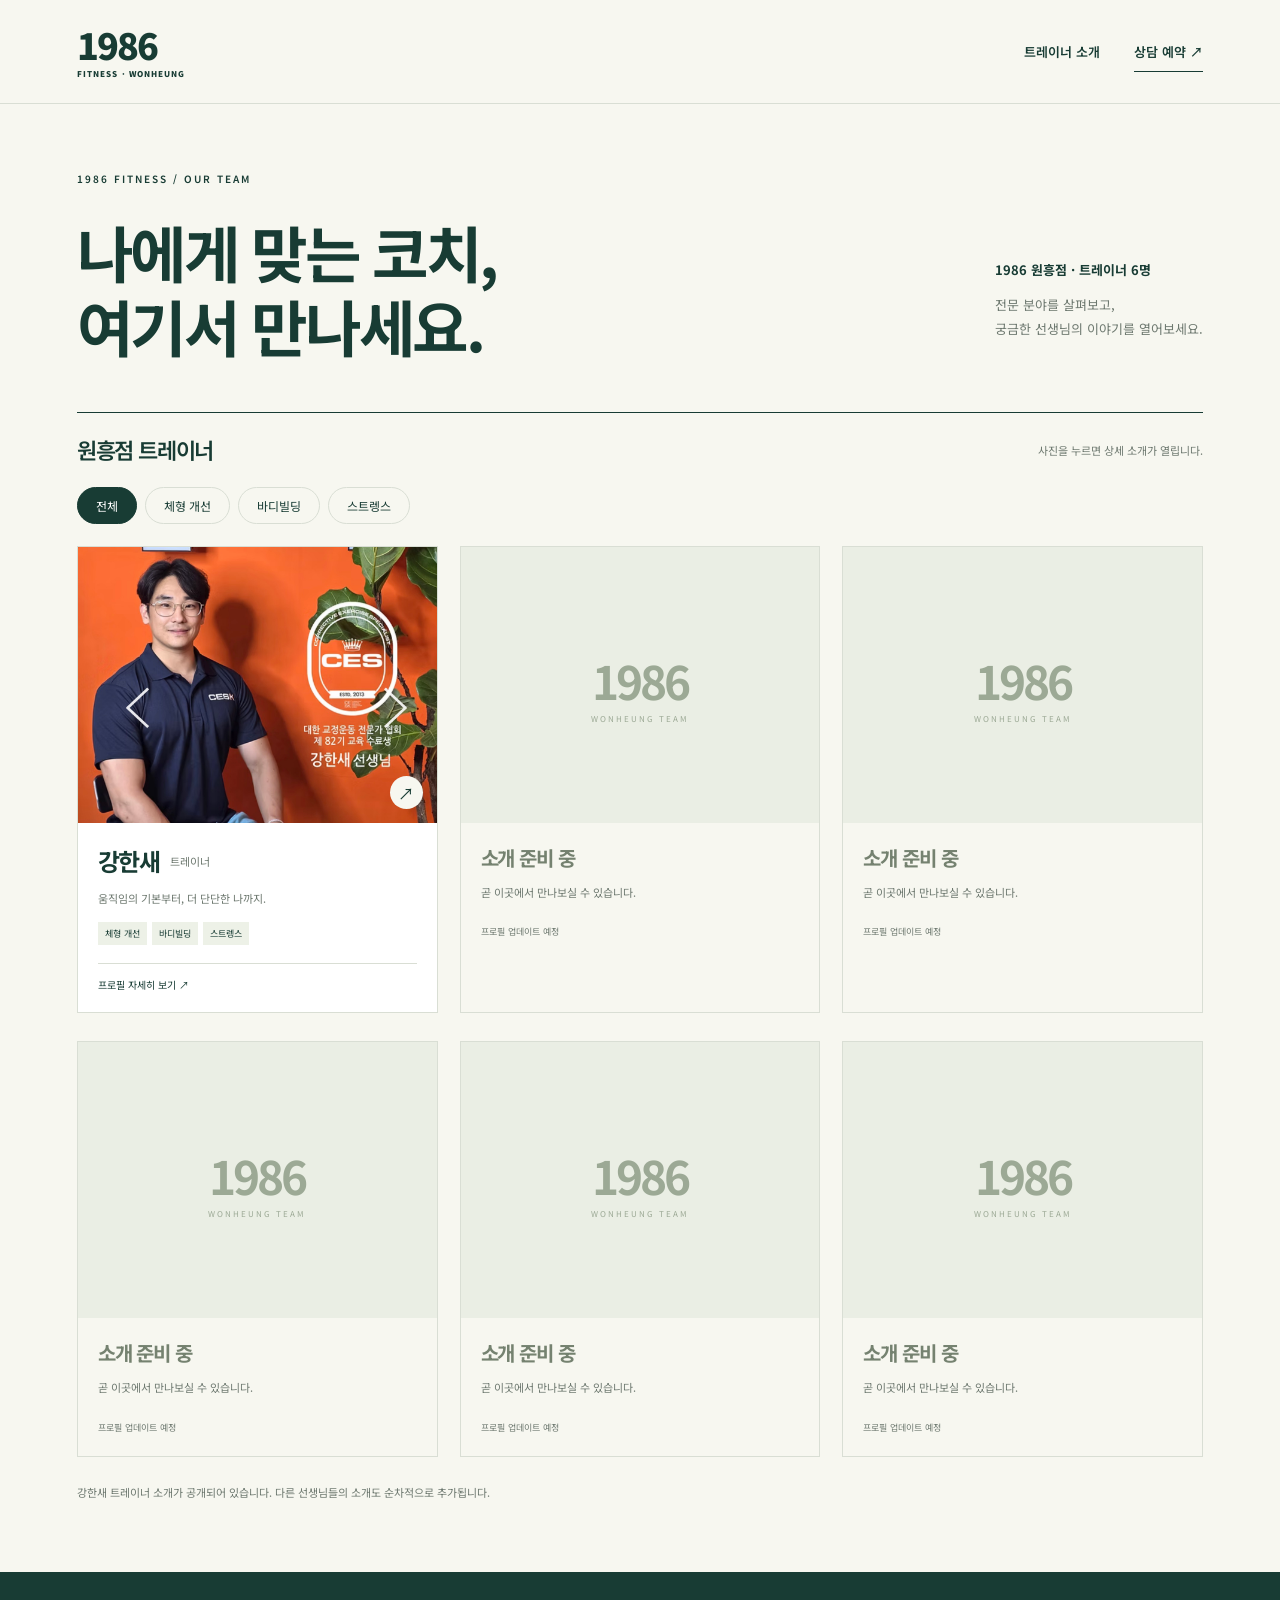
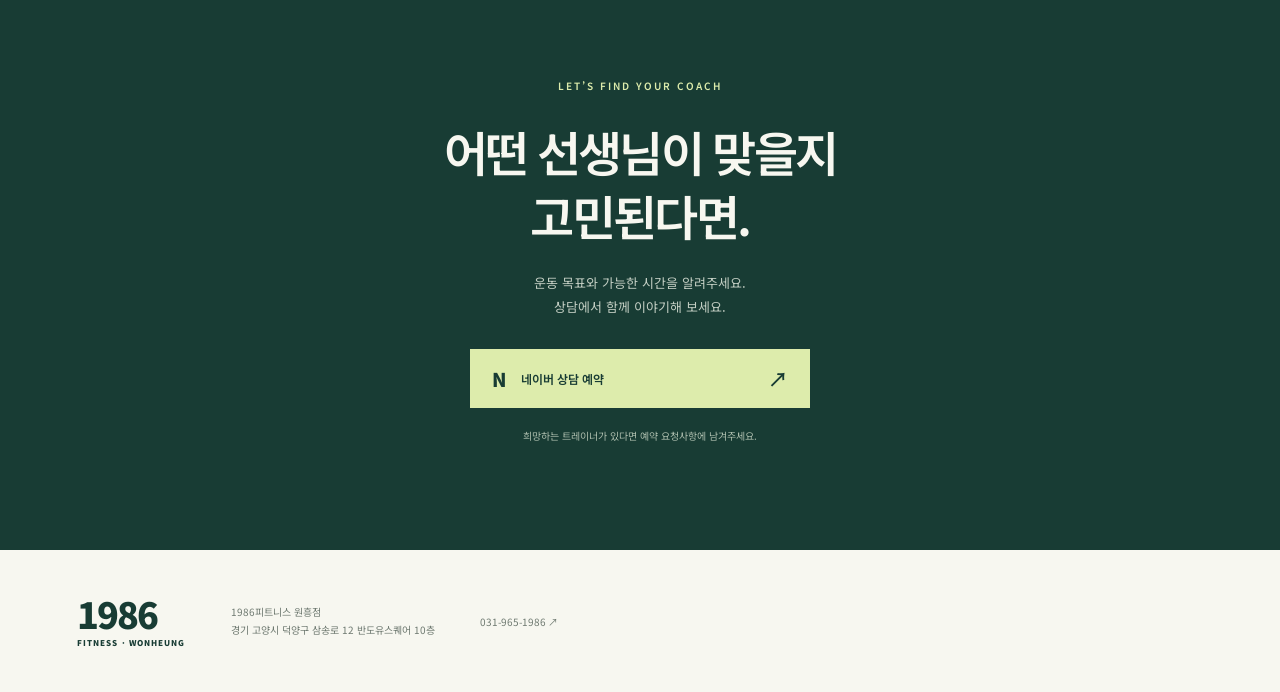
==== trainers/index.html @ b57b91c4 "Add Wonheung trainer directory and Hansae profile" ====
<!doctype html>
<html lang="ko"><head><meta charset="UTF-8"><meta name="viewport" content="width=device-width, initial-scale=1"><title>트레이너 소개 | 1986피트니스 원흥점</title><meta name="description" content="1986 원흥점 트레이너 소개. 전문 분야를 살펴보고 나에게 맞는 코치를 만나보세요."><link rel="stylesheet" href="styles.css"></head>
<body class="directory-page"><a class="skip" href="#team">본문으로 바로가기</a>
<header class="header"><a class="brand" href="index.html">1986<span>FITNESS · WONHEUNG</span></a><nav aria-label="주 메뉴"><a href="#team">트레이너 소개</a><a class="nav-book" data-booking>상담 예약 ↗</a></nav></header>
<main id="top"><section class="intro"><p class="eyebrow">1986 FITNESS / OUR TEAM</p><div class="intro-row"><h1>나에게 맞는 코치,<br>여기서 만나세요.</h1><div class="intro-note"><span>1986 원흥점 · 트레이너 6명</span><p>전문 분야를 살펴보고,<br>궁금한 선생님의 이야기를 열어보세요.</p></div></div></section>
<section id="team" class="team-directory"><div class="directory-heading"><h2>원흥점 트레이너</h2><span>사진을 누르면 상세 소개가 열립니다.</span></div>
<div class="team-filters" role="group" aria-label="전문 분야 선택"><button type="button" data-filter="all" aria-pressed="true">전체</button><button type="button" data-filter="alignment" aria-pressed="false">체형 개선</button><button type="button" data-filter="bodybuilding" aria-pressed="false">바디빌딩</button><button type="button" data-filter="strength" aria-pressed="false">스트렝스</button></div>
<div class="coach-grid"><a class="coach-card" href="hansae.html" data-specialties="alignment bodybuilding strength"><div class="coach-card-photo"><img src="assets/hansae-ces.jpeg" alt="오렌지색 배경의 강한새 트레이너 프로필" width="1260" height="922"><span>↗</span></div><div class="coach-card-copy"><div class="coach-card-name"><h3>강한새</h3><span>트레이너</span></div><p>움직임의 기본부터, 더 단단한 나까지.</p><div class="card-specialties"><span>체형 개선</span><span>바디빌딩</span><span>스트렝스</span></div><span class="card-detail">프로필 자세히 보기 ↗</span></div></a>
<article class="coach-card pending-card"><div class="pending-photo"><b>1986</b><small>WONHEUNG TEAM</small></div><div class="coach-card-copy"><h3>소개 준비 중</h3><p>곧 이곳에서 만나보실 수 있습니다.</p><small>프로필 업데이트 예정</small></div></article>
<article class="coach-card pending-card"><div class="pending-photo"><b>1986</b><small>WONHEUNG TEAM</small></div><div class="coach-card-copy"><h3>소개 준비 중</h3><p>곧 이곳에서 만나보실 수 있습니다.</p><small>프로필 업데이트 예정</small></div></article>
<article class="coach-card pending-card"><div class="pending-photo"><b>1986</b><small>WONHEUNG TEAM</small></div><div class="coach-card-copy"><h3>소개 준비 중</h3><p>곧 이곳에서 만나보실 수 있습니다.</p><small>프로필 업데이트 예정</small></div></article>
<article class="coach-card pending-card"><div class="pending-photo"><b>1986</b><small>WONHEUNG TEAM</small></div><div class="coach-card-copy"><h3>소개 준비 중</h3><p>곧 이곳에서 만나보실 수 있습니다.</p><small>프로필 업데이트 예정</small></div></article>
<article class="coach-card pending-card"><div class="pending-photo"><b>1986</b><small>WONHEUNG TEAM</small></div><div class="coach-card-copy"><h3>소개 준비 중</h3><p>곧 이곳에서 만나보실 수 있습니다.</p><small>프로필 업데이트 예정</small></div></article></div><p class="directory-status" role="status" aria-live="polite">강한새 트레이너 소개가 공개되어 있습니다. 다른 선생님들의 소개도 순차적으로 추가됩니다.</p></section>
<section id="booking" class="booking section-pad"><p class="eyebrow">LET’S FIND YOUR COACH</p><h2>어떤 선생님이 맞을지<br>고민된다면.</h2><p>운동 목표와 가능한 시간을 알려주세요.<br>상담에서 함께 이야기해 보세요.</p><a class="button" data-booking><span class="naver">N</span>네이버 상담 예약<span class="arrow">↗</span></a><small>희망하는 트레이너가 있다면 예약 요청사항에 남겨주세요.</small></section></main>
<footer><a class="brand" href="#top">1986<span>FITNESS · WONHEUNG</span></a><p>1986피트니스 원흥점<br>경기 고양시 덕양구 삼송로 12 반도유스퀘어 10층</p><a href="tel:0319651986">031-965-1986 ↗</a></footer>
<div class="mobile-book"><span>1986 원흥점 <strong>트레이너 상담</strong></span><a data-booking>네이버 예약 ↗</a></div><script src="script.js"></script></body></html>
---- trainers/styles.css ----
@import url('https://fonts.googleapis.com/css2?family=Noto+Sans+KR:wght@400;500;600;700;800;900&display=swap');
:root{--paper:#f7f7f0;--green:#183c34;--muted:#6e7970;--line:#d9ded4;--lime:#ddecac}*{box-sizing:border-box}html{scroll-behavior:smooth;scroll-padding-top:90px}body{margin:0;background:var(--paper);color:var(--green);font-family:'Noto Sans KR',sans-serif;word-break:keep-all}a{color:inherit;text-decoration:none;cursor:pointer}button,a{-webkit-tap-highlight-color:transparent}a:focus-visible{outline:3px solid #71993d;outline-offset:6px}img{display:block;width:100%;height:auto}p{line-height:1.85}h1,h2,h3,p{margin-top:0}h1,h2,h3{letter-spacing:-.055em}em{font-style:normal}header,main,footer{max-width:1600px;margin:auto}.header{height:104px;padding:0 6%;display:flex;align-items:center;justify-content:space-between;border-bottom:1px solid var(--line)}.brand{font-size:36px;font-weight:900;letter-spacing:-2px;line-height:1}.brand span{display:block;font-size:8px;letter-spacing:1.1px;margin-top:8px}nav{display:flex;align-items:center;gap:34px;font-size:13px;font-weight:600}.nav-book{border-bottom:1px solid;padding:10px 0}.nav-book span{margin-left:22px}.intro{padding:66px 6% 48px}.eyebrow{font-size:10px;font-weight:600;letter-spacing:2px;display:flex;gap:10px;align-items:center}.dot{width:7px;height:7px;border-radius:50%;background:var(--green)}.intro-row{display:flex;align-items:flex-end;justify-content:space-between;margin-top:26px}.intro h1{font-size:clamp(38px,4.8vw,72px);line-height:1.22;font-weight:700;margin:0}.intro-note{font-size:13px;padding-bottom:5px}.intro-note>span{font-weight:700}.intro-note p{color:var(--muted);margin:14px 0 18px}.intro-note a{display:flex;justify-content:space-between;font-size:11px;border-bottom:1px solid var(--line);padding-bottom:9px}.team{padding:0 6%}.team-rail{border-top:1px solid var(--green);display:flex;justify-content:space-between;padding:16px 0;font-size:9px;letter-spacing:1.5px}.trainer{display:grid;grid-template-columns:1.1fr 1fr;background:#e9ede2}.portrait{position:relative;background:#d0dadd;overflow:hidden}.portrait img{height:100%;object-fit:cover;object-position:center;min-height:600px}.image-label{position:absolute;left:25px;top:26px;font-size:10px;letter-spacing:2px;font-weight:700}.image-label i{display:block;font-size:7px;letter-spacing:1.4px;margin-top:7px;font-style:normal}.profile{padding:35px 11% 38px;display:flex;flex-direction:column;justify-content:center}.profile-top{display:flex;justify-content:space-between;align-items:center;font-size:10px;margin-bottom:42px}.number{font-size:31px;font-weight:400;color:#9fae99}.role{font-size:9px;letter-spacing:2px;margin-bottom:10px}.profile h2{font-size:48px;margin-bottom:24px;line-height:1.2}.profile h2 span{font-size:14px;font-weight:500;letter-spacing:-.5px;margin-left:8px}.profile-copy{font-size:20px;line-height:1.6;font-weight:600;letter-spacing:-.8px}.profile-copy em{color:#6e806a}.tags{display:flex;flex-wrap:wrap;gap:7px;margin-bottom:22px}.tags span{padding:7px 11px;border:1px solid #b9c5b2;border-radius:30px;font-size:10px}.description{font-size:12px;color:#63705f;margin-bottom:27px}.button{display:flex;align-items:center;gap:14px;min-height:57px;padding:15px 22px;background:var(--green);color:white;font-size:12px;font-weight:600;transition:background .2s,transform .2s}.button:hover{background:#2f5948;transform:translateY(-2px)}.naver{font-size:19px;font-weight:900}.arrow{margin-left:auto;font-size:20px}.booking-note{font-size:9px;color:var(--muted);margin:10px 0 28px}.text-link{font-size:10px;border-top:1px solid #ccd3c4;padding-top:18px;display:flex;justify-content:space-between}.section-pad{padding:105px 6%}.section-heading{display:flex;justify-content:space-between;align-items:flex-end;margin-bottom:42px}h2{font-size:38px;line-height:1.35;font-weight:600}.section-heading h2{margin:20px 0 0}.section-heading>p{color:var(--muted);font-size:12px}.focus-grid{display:grid;grid-template-columns:repeat(3,1fr);border-top:1px solid var(--green)}.focus-grid article{padding:28px 30px 0 0}.focus-grid article+article{padding-left:30px;border-left:1px solid var(--line)}.focus-no{font-size:9px;letter-spacing:1.5px}.line-icon{font-size:60px;line-height:1;width:90px;height:90px;margin:26px 0 14px;font-family:serif;font-weight:400}.focus-grid h3{font-size:23px;margin-bottom:15px}.focus-grid p{font-size:12px;color:var(--muted);margin:0}.credentials{background:#e9ede2;display:grid;grid-template-columns:1fr 1fr;gap:8%;align-items:center}.credential-photo img{aspect-ratio:1.08;object-fit:cover}.credential-text h2{margin:20px 0}.muted{font-size:12px;color:var(--muted)}ul{list-style:none;padding:0;margin:26px 0 0}li{padding:18px 0;border-top:1px solid #c5d0bd;display:grid;grid-template-columns:75px 1fr;gap:5px;font-size:11px}li>span{grid-row:span 2;color:var(--muted);font-size:10px}li strong{font-weight:600}li small{font-size:10px;color:var(--muted)}.story{display:grid;grid-template-columns:1fr 1fr;gap:8%;align-items:center;padding-left:12%;padding-right:12%}.story-text h2{font-size:44px;margin:25px 0}.story-text em{color:#829775}.story-text>p:not(.eyebrow){font-size:12px;color:var(--muted)}.stage-photo{position:relative;background:#111;max-height:550px;overflow:hidden}.stage-photo img{max-height:550px;object-fit:cover;object-position:center}.stage-photo>span{position:absolute;bottom:25px;left:25px;color:white;font-size:8px;letter-spacing:2px}.booking{text-align:center;background:var(--green);color:var(--paper)}.booking .eyebrow{justify-content:center;color:var(--lime)}.booking h2{font-size:48px;margin:23px 0}.booking p:not(.eyebrow){font-size:13px;color:#c3cec3}.booking .button{background:var(--lime);color:var(--green);max-width:340px;margin:30px auto 13px}.booking small{color:#acbdad;font-size:10px}footer{padding:45px 6%;display:flex;gap:45px;align-items:center}footer p,footer>a:not(.brand){font-size:10px;color:var(--muted);margin:0}footer small{font-size:8px;margin-left:auto;color:var(--muted)}.skip{position:fixed;top:-100px;left:20px;background:white;padding:15px;z-index:20}.skip:focus{top:10px}.mobile-book{display:none}
@media(min-width:1500px){.profile{padding-top:60px;padding-bottom:60px}.profile-top{margin-bottom:60px}}
@media(max-width:950px){.header{height:85px}.intro{padding-top:42px}.intro-note{font-size:11px}.profile{padding:25px 8%}.profile h2{font-size:38px}.profile-top{margin-bottom:25px}.portrait img{min-height:570px}.profile-copy{font-size:17px}.tags span{font-size:9px;padding:6px 8px}.section-pad{padding-top:75px;padding-bottom:75px}.credential-text h2{font-size:30px}footer{gap:25px;flex-wrap:wrap}}
@media(max-width:650px){html{scroll-padding-top:20px}.header{height:78px;padding:0 6%}.brand{font-size:31px}.brand span{font-size:7px}nav{gap:0}nav>a:not(.nav-book){display:none}.nav-book{font-size:11px}.intro{padding:38px 6% 28px}.eyebrow{font-size:8px;letter-spacing:1.4px}.intro-row{display:block;margin-top:23px}.intro h1{font-size:40px}.intro-note{margin-top:25px;display:flex;align-items:center;justify-content:space-between}.intro-note>span,.intro-note>a{display:none}.intro-note p{margin:0;font-size:12px}.team-rail{font-size:7px;padding:13px 0;letter-spacing:1px}.trainer{grid-template-columns:1fr}.portrait img{min-height:0;max-height:none;aspect-ratio:3011/3764;object-fit:contain}.image-label{left:20px;top:20px;font-size:9px}.profile{padding:27px 25px 30px}.profile-top{margin-bottom:20px}.profile h2{font-size:42px}.profile-copy{font-size:20px}.description{font-size:12px}.tags span{font-size:10px}.button{font-size:13px}.booking-note{font-size:10px}.section-pad{padding:62px 6%}.section-heading{display:block;margin-bottom:30px}.section-heading h2{font-size:31px}.section-heading>p{font-size:11px;margin-top:18px}.focus-grid{grid-template-columns:1fr}.focus-grid article,.focus-grid article+article{padding:22px 0;border-left:0;border-bottom:1px solid var(--line);display:grid;grid-template-columns:1fr 58px}.focus-no{grid-column:1;font-size:8px}.line-icon{grid-row:1 / 4;grid-column:2;width:auto;height:auto;margin:0;font-size:43px;align-self:center}.focus-grid h3{font-size:22px;margin:15px 0 10px}.focus-grid p{font-size:11px}.credentials{grid-template-columns:1fr;gap:32px}.credential-photo img{aspect-ratio:1.25}.credential-text h2{font-size:32px}li{padding:18px 0}.story{grid-template-columns:1fr;gap:25px}.story-text h2{font-size:36px}.stage-photo{max-height:480px}.stage-photo img{max-height:480px;object-fit:cover}.booking h2{font-size:35px}.booking p:not(.eyebrow){font-size:12px}.booking small{font-size:9px}footer{padding:32px 6% 110px;display:grid;grid-template-columns:1fr 1fr;gap:25px}footer p{grid-column:1/-1;grid-row:2}footer small{margin:0;grid-column:1/-1}footer>a:not(.brand){text-align:right}.mobile-book{display:flex;position:fixed;z-index:10;bottom:0;left:0;right:0;background:var(--paper);border-top:1px solid var(--line);padding:12px 6% max(12px,env(safe-area-inset-bottom));align-items:center;justify-content:space-between;box-shadow:0 -5px 25px #183c3408}.mobile-book>span{font-size:9px;line-height:1.7}.mobile-book strong{display:block;font-size:12px}.mobile-book a{background:var(--green);color:white;padding:13px 21px;font-size:11px}}
.certificate-grid{display:grid;grid-template-columns:1fr 1fr;gap:40px}.certificate-grid figure{margin:0;min-width:0}.certificate-grid figure>a{display:block;background:#e9ede2;padding:20px}.certificate-grid img{width:100%;height:500px;object-fit:contain}.certificate-grid figcaption{padding:22px 0;border-bottom:1px solid var(--line)}.certificate-grid figcaption>span{font-size:9px;letter-spacing:1.5px;color:var(--muted)}.certificate-grid h3{font-size:24px;margin:12px 0 8px}.certificate-grid p{font-size:12px;color:var(--muted);margin:0 0 12px}.certificate-grid small{font-size:10px;color:var(--muted)}@media(max-width:650px){.certificate-grid{grid-template-columns:1fr;gap:30px}.certificate-grid img{height:auto;max-height:540px}.certificate-grid figure>a{padding:14px}.qualification-gallery h2{font-size:31px}}
.movement-case{padding-top:0}.comparison-grid{display:grid;grid-template-columns:1fr 1fr;gap:22px}.comparison-grid figure{margin:0;min-width:0}.comparison-image{position:relative;overflow:hidden;background:#e9ede2}.comparison-image img{aspect-ratio:4/3;object-fit:contain}.comparison-image>span{position:absolute;top:16px;left:16px;background:var(--paper);color:var(--green);padding:10px 14px;font-size:9px;letter-spacing:1.4px}.comparison-image b{font-weight:500;margin-left:9px;letter-spacing:0}.comparison-grid figure:last-child .comparison-image>span{background:var(--green);color:white}.comparison-grid figcaption{padding:15px 0;border-bottom:1px solid var(--line);font-size:10px;letter-spacing:.5px}.case-description{font-size:14px;margin:25px 0 12px}.case-note{font-size:10px;color:var(--muted);max-width:750px;margin:0;line-height:1.8}@media(max-width:650px){.movement-case{padding-top:0}.movement-case h2{font-size:31px}.comparison-grid{gap:10px}.comparison-image>span{position:static;display:block;padding:9px 10px;font-size:8px;letter-spacing:1px}.comparison-image b{margin-left:5px;font-size:9px}.comparison-grid figcaption{font-size:8px;letter-spacing:0}.case-description{font-size:12px}.case-note{font-size:9px}}
.training-scenes{padding-top:0}.training-scenes figure{margin:0;min-width:0}.training-scenes figcaption{font-size:9px;letter-spacing:.8px;padding:14px 0;border-bottom:1px solid var(--line);color:var(--muted)}.coach-practice{display:grid;grid-template-columns:1.15fr 1fr;gap:7%;align-items:center}.squat-frame{aspect-ratio:1;overflow:hidden;background:#d3d4c9}.squat-frame img{width:100%;height:100%;object-fit:cover;object-position:center bottom}.practice-copy h3,.bodybuilding-heading h3{font-size:34px;line-height:1.4;margin:20px 0}.practice-copy>p:not(.eyebrow),.bodybuilding-heading>p:not(.eyebrow){font-size:13px;color:var(--muted)}.practice-copy .text-link{margin-top:28px}.member-strength{display:grid;grid-template-columns:1.35fr 1fr;gap:24px;margin-top:38px;align-items:start}.member-strength figure:first-child{padding-top:55px}.member-strength img{width:100%;height:auto}.member-strength figure:last-child img{max-height:510px;object-fit:contain;background:#e9ede2}.bodybuilding-heading{margin:65px 0 28px;border-top:1px solid var(--line);padding-top:35px}.member-build{display:grid;grid-template-columns:1fr 1fr;gap:24px}.member-frame{aspect-ratio:4/5;overflow:hidden;position:relative;background:#d3d4c9}.member-frame>img{height:100%;object-fit:cover}.screenshot-frame>img{position:absolute;width:110%;height:auto;max-width:none;left:-5%;bottom:-26%}@media(max-width:650px){.training-scenes{padding-top:0}.training-scenes h2{font-size:31px}.coach-practice{grid-template-columns:1fr;gap:25px}.practice-copy h3,.bodybuilding-heading h3{font-size:28px}.practice-copy>p:not(.eyebrow),.bodybuilding-heading>p:not(.eyebrow){font-size:12px}.member-strength{gap:18px;grid-template-columns:1fr;margin-top:30px}.member-strength figure:first-child{padding-top:0}.member-strength figure:last-child img{max-height:none}.member-build{gap:12px}.training-scenes figcaption{font-size:8px;letter-spacing:0;line-height:1.8}.bodybuilding-heading{margin-top:45px}}
.team-directory{padding:0 6% 70px}.directory-heading{display:flex;align-items:center;justify-content:space-between;border-top:1px solid var(--green);padding-top:22px}.directory-heading h2{font-size:22px;margin:0}.directory-heading>span{font-size:11px;color:var(--muted)}.team-filters{display:flex;gap:8px;flex-wrap:wrap;margin:22px 0}.team-filters button{font:inherit;font-size:12px;padding:9px 18px;border:1px solid var(--line);background:transparent;color:var(--green);border-radius:30px;cursor:pointer}.team-filters button[aria-pressed=true]{background:var(--green);color:white;border-color:var(--green)}.team-filters button:focus-visible{outline:3px solid #71993d;outline-offset:3px}.coach-grid{display:grid;grid-template-columns:repeat(3,minmax(0,1fr));gap:28px 22px}.coach-card{min-width:0;border:1px solid var(--line);background:#fff}.coach-card[hidden]{display:none}.coach-card-photo,.pending-photo{aspect-ratio:1.3;position:relative;overflow:hidden;background:#eaeee4}.coach-card-photo img{height:100%;width:100%;object-fit:cover;object-position:left center;transition:transform .3s}.coach-card:hover .coach-card-photo img{transform:scale(1.035)}.coach-card-photo>span{position:absolute;right:14px;bottom:14px;background:var(--paper);width:33px;height:33px;border-radius:50%;display:grid;place-items:center}.coach-card-copy{padding:20px}.coach-card-name{display:flex;gap:10px;align-items:center}.coach-card h3{font-size:24px;margin:0}.coach-card-name>span{font-size:11px;color:var(--muted)}.coach-card-copy p{font-size:11px;color:var(--muted);margin:10px 0 14px}.card-specialties{display:flex;flex-wrap:wrap;gap:5px}.card-specialties span{font-size:9px;background:#edf1e7;padding:5px 7px}.card-detail{display:block;border-top:1px solid var(--line);padding-top:13px;margin-top:18px;font-size:10px}.pending-photo{display:flex;flex-direction:column;align-items:center;justify-content:center;color:#9ca995}.pending-photo b{font-size:46px;letter-spacing:-3px}.pending-photo small{font-size:8px;letter-spacing:2px}.pending-card{background:transparent;color:#758270}.pending-card h3{font-size:20px}.pending-card .coach-card-copy>small{font-size:9px;color:var(--muted)}.directory-status{font-size:11px;color:var(--muted);margin:25px 0 0}.back-to-team{display:inline-block;font-size:13px;margin-bottom:30px;border-bottom:1px solid;padding-bottom:8px}@media(max-width:650px){.coach-grid{grid-template-columns:repeat(2,minmax(0,1fr));gap:16px 12px}.directory-heading h2{font-size:19px}.directory-heading>span{font-size:9px;max-width:110px;text-align:right}.team-filters{gap:6px}.team-filters button{font-size:10px;padding:8px 12px}.coach-card-photo,.pending-photo{aspect-ratio:1}.coach-card-copy{padding:12px}.coach-card h3{font-size:20px}.coach-card-name{gap:7px}.coach-card-name>span{font-size:9px}.coach-card-copy p{font-size:10px}.card-specialties span{font-size:8px;padding:4px}.card-detail{font-size:9px}.pending-card h3{font-size:17px}.directory-status{font-size:10px}.pending-photo b{font-size:36px}.pending-photo small{font-size:6px}.coach-card-photo>span{right:8px;bottom:8px;width:25px;height:25px}.team-directory{padding-bottom:45px}}
@media(prefers-reduced-motion:reduce){html{scroll-behavior:auto}.button{transition:none}}
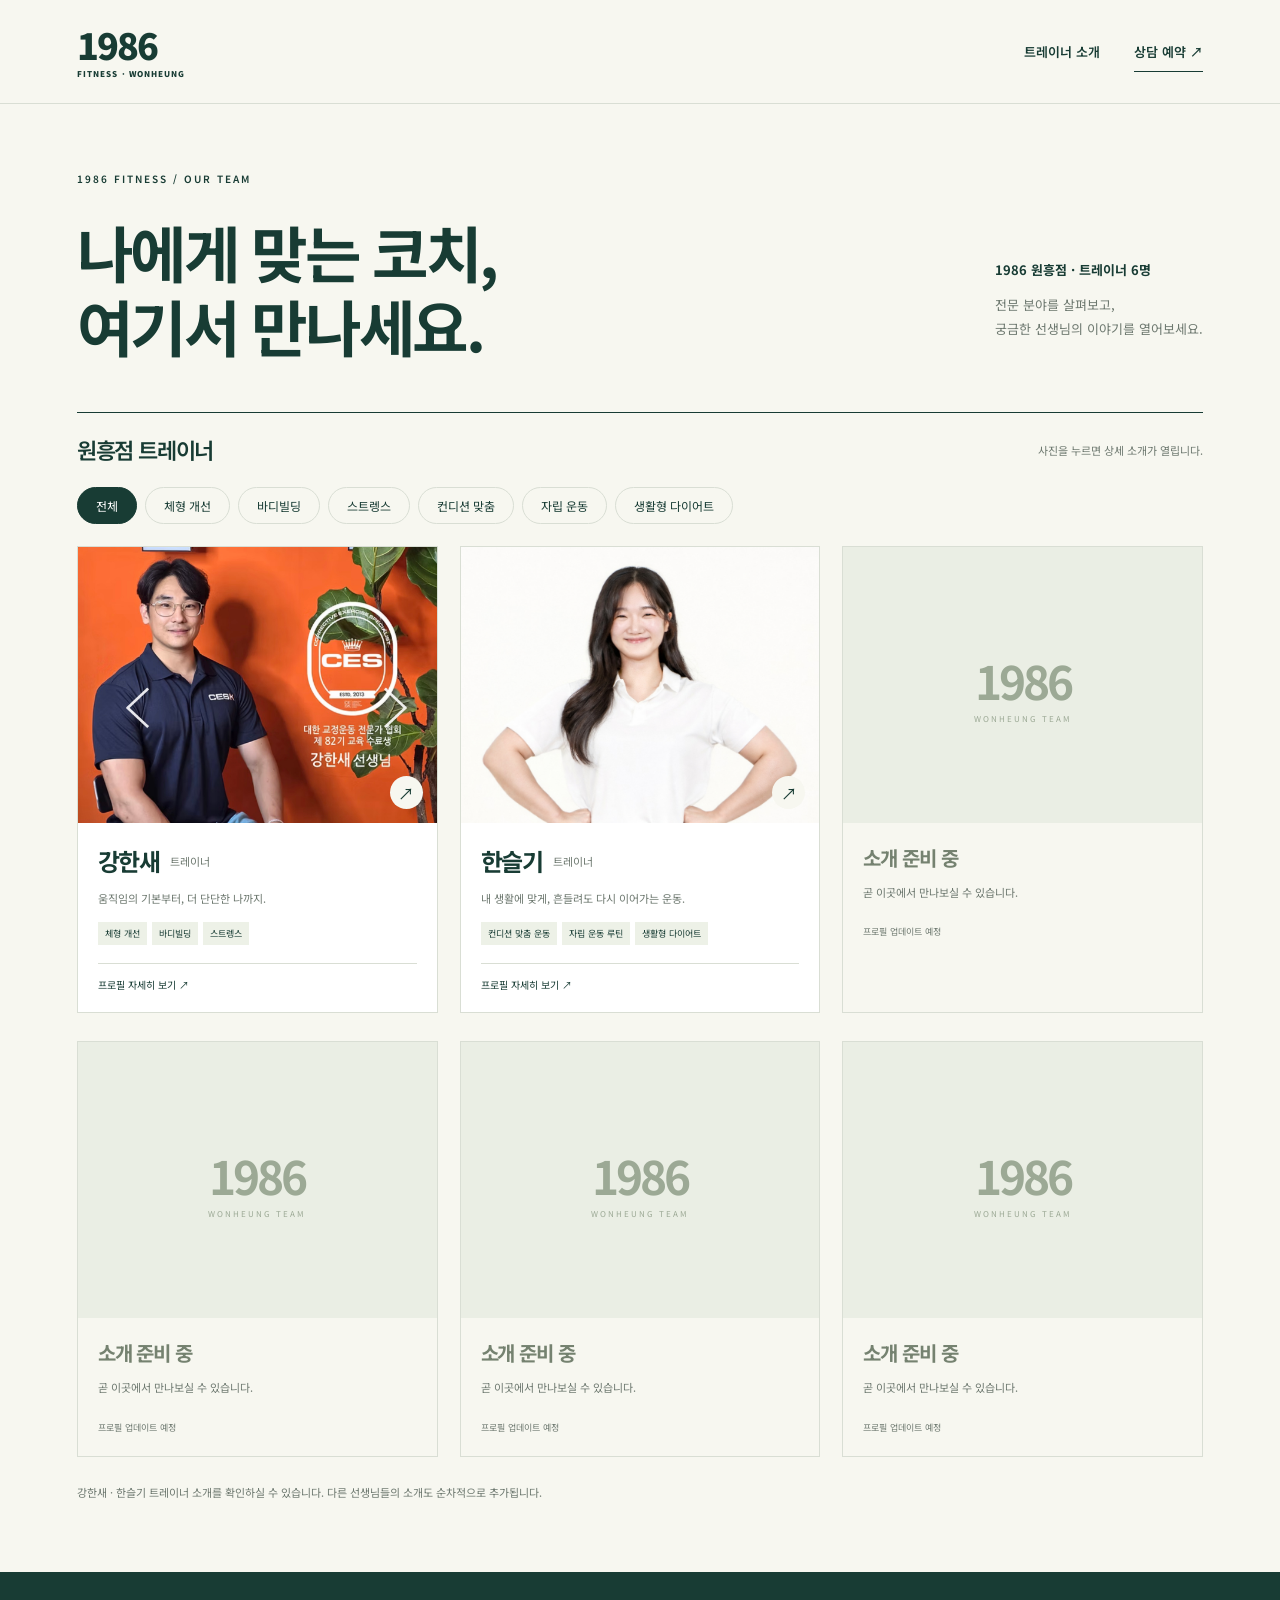
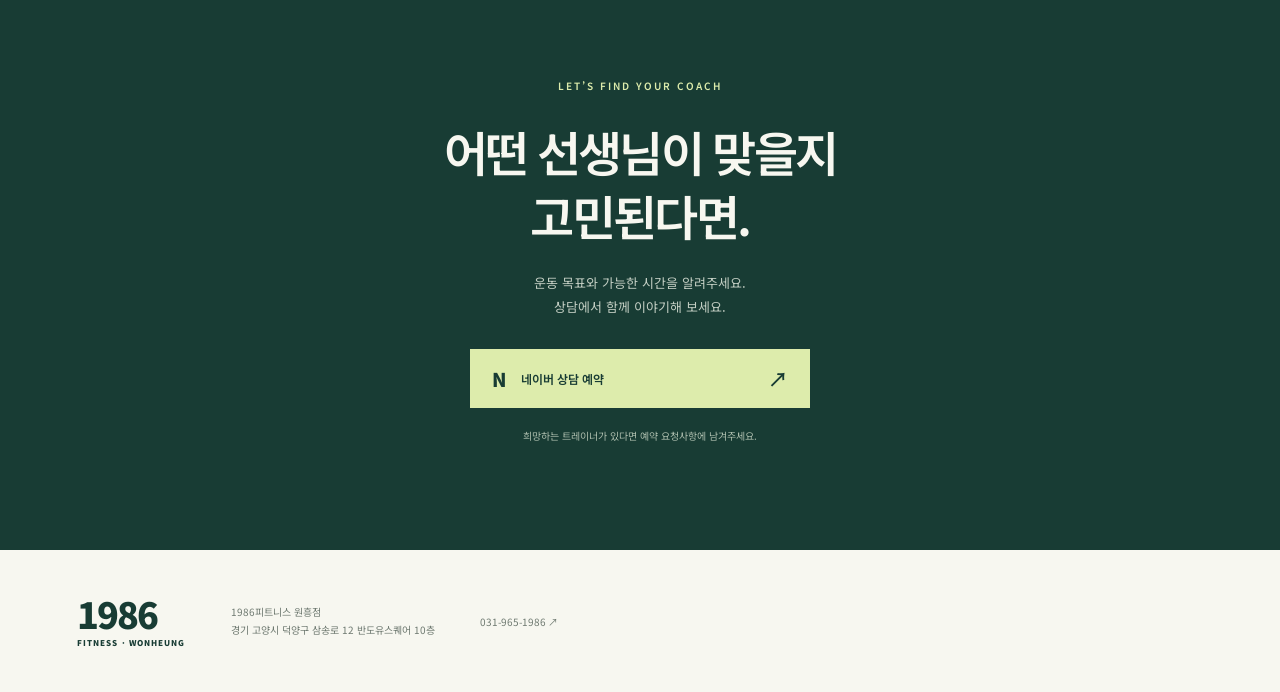
==== commit 60494f7e: "Publish Seulgi profile with credentials and expandable curricula" ====
--- a/trainers/index.html
+++ b/trainers/index.html
@@ -4,13 +4,13 @@
 <header class="header"><a class="brand" href="index.html">1986<span>FITNESS · WONHEUNG</span></a><nav aria-label="주 메뉴"><a href="#team">트레이너 소개</a><a class="nav-book" data-booking>상담 예약 ↗</a></nav></header>
 <main id="top"><section class="intro"><p class="eyebrow">1986 FITNESS / OUR TEAM</p><div class="intro-row"><h1>나에게 맞는 코치,<br>여기서 만나세요.</h1><div class="intro-note"><span>1986 원흥점 · 트레이너 6명</span><p>전문 분야를 살펴보고,<br>궁금한 선생님의 이야기를 열어보세요.</p></div></div></section>
 <section id="team" class="team-directory"><div class="directory-heading"><h2>원흥점 트레이너</h2><span>사진을 누르면 상세 소개가 열립니다.</span></div>
-<div class="team-filters" role="group" aria-label="전문 분야 선택"><button type="button" data-filter="all" aria-pressed="true">전체</button><button type="button" data-filter="alignment" aria-pressed="false">체형 개선</button><button type="button" data-filter="bodybuilding" aria-pressed="false">바디빌딩</button><button type="button" data-filter="strength" aria-pressed="false">스트렝스</button></div>
+<div class="team-filters" role="group" aria-label="전문 분야 선택"><button type="button" data-filter="all" aria-pressed="true">전체</button><button type="button" data-filter="alignment" aria-pressed="false">체형 개선</button><button type="button" data-filter="bodybuilding" aria-pressed="false">바디빌딩</button><button type="button" data-filter="strength" aria-pressed="false">스트렝스</button><button type="button" data-filter="condition" aria-pressed="false">컨디션 맞춤</button><button type="button" data-filter="routine" aria-pressed="false">자립 운동</button><button type="button" data-filter="lifestyle" aria-pressed="false">생활형 다이어트</button></div>
 <div class="coach-grid"><a class="coach-card" href="hansae.html" data-specialties="alignment bodybuilding strength"><div class="coach-card-photo"><img src="assets/hansae-ces.jpeg" alt="오렌지색 배경의 강한새 트레이너 프로필" width="1260" height="922"><span>↗</span></div><div class="coach-card-copy"><div class="coach-card-name"><h3>강한새</h3><span>트레이너</span></div><p>움직임의 기본부터, 더 단단한 나까지.</p><div class="card-specialties"><span>체형 개선</span><span>바디빌딩</span><span>스트렝스</span></div><span class="card-detail">프로필 자세히 보기 ↗</span></div></a>
+<a class="coach-card" href="seulgi.html" data-specialties="condition routine lifestyle"><div class="coach-card-photo seulgi-card-photo"><img src="assets/seulgi-profile.jpeg" alt="흰색 카라티를 입은 한슬기 트레이너 프로필" width="4392" height="2876"><span aria-hidden="true">↗</span></div><div class="coach-card-copy"><div class="coach-card-name"><h3>한슬기</h3><span>트레이너</span></div><p>내 생활에 맞게, 흔들려도 다시 이어가는 운동.</p><div class="card-specialties"><span>컨디션 맞춤 운동</span><span>자립 운동 루틴</span><span>생활형 다이어트</span></div><span class="card-detail">프로필 자세히 보기 ↗</span></div></a>
 <article class="coach-card pending-card"><div class="pending-photo"><b>1986</b><small>WONHEUNG TEAM</small></div><div class="coach-card-copy"><h3>소개 준비 중</h3><p>곧 이곳에서 만나보실 수 있습니다.</p><small>프로필 업데이트 예정</small></div></article>
 <article class="coach-card pending-card"><div class="pending-photo"><b>1986</b><small>WONHEUNG TEAM</small></div><div class="coach-card-copy"><h3>소개 준비 중</h3><p>곧 이곳에서 만나보실 수 있습니다.</p><small>프로필 업데이트 예정</small></div></article>
 <article class="coach-card pending-card"><div class="pending-photo"><b>1986</b><small>WONHEUNG TEAM</small></div><div class="coach-card-copy"><h3>소개 준비 중</h3><p>곧 이곳에서 만나보실 수 있습니다.</p><small>프로필 업데이트 예정</small></div></article>
-<article class="coach-card pending-card"><div class="pending-photo"><b>1986</b><small>WONHEUNG TEAM</small></div><div class="coach-card-copy"><h3>소개 준비 중</h3><p>곧 이곳에서 만나보실 수 있습니다.</p><small>프로필 업데이트 예정</small></div></article>
-<article class="coach-card pending-card"><div class="pending-photo"><b>1986</b><small>WONHEUNG TEAM</small></div><div class="coach-card-copy"><h3>소개 준비 중</h3><p>곧 이곳에서 만나보실 수 있습니다.</p><small>프로필 업데이트 예정</small></div></article></div><p class="directory-status" role="status" aria-live="polite">강한새 트레이너 소개가 공개되어 있습니다. 다른 선생님들의 소개도 순차적으로 추가됩니다.</p></section>
+<article class="coach-card pending-card"><div class="pending-photo"><b>1986</b><small>WONHEUNG TEAM</small></div><div class="coach-card-copy"><h3>소개 준비 중</h3><p>곧 이곳에서 만나보실 수 있습니다.</p><small>프로필 업데이트 예정</small></div></article></div><p class="directory-status" role="status" aria-live="polite">강한새 · 한슬기 트레이너 소개를 확인하실 수 있습니다. 다른 선생님들의 소개도 순차적으로 추가됩니다.</p></section>
 <section id="booking" class="booking section-pad"><p class="eyebrow">LET’S FIND YOUR COACH</p><h2>어떤 선생님이 맞을지<br>고민된다면.</h2><p>운동 목표와 가능한 시간을 알려주세요.<br>상담에서 함께 이야기해 보세요.</p><a class="button" data-booking><span class="naver">N</span>네이버 상담 예약<span class="arrow">↗</span></a><small>희망하는 트레이너가 있다면 예약 요청사항에 남겨주세요.</small></section></main>
 <footer><a class="brand" href="#top">1986<span>FITNESS · WONHEUNG</span></a><p>1986피트니스 원흥점<br>경기 고양시 덕양구 삼송로 12 반도유스퀘어 10층</p><a href="tel:0319651986">031-965-1986 ↗</a></footer>
 <div class="mobile-book"><span>1986 원흥점 <strong>트레이너 상담</strong></span><a data-booking>네이버 예약 ↗</a></div><script src="script.js"></script></body></html>
--- a/trainers/styles.css
+++ b/trainers/styles.css
@@ -7,4 +7,43 @@
 .movement-case{padding-top:0}.comparison-grid{display:grid;grid-template-columns:1fr 1fr;gap:22px}.comparison-grid figure{margin:0;min-width:0}.comparison-image{position:relative;overflow:hidden;background:#e9ede2}.comparison-image img{aspect-ratio:4/3;object-fit:contain}.comparison-image>span{position:absolute;top:16px;left:16px;background:var(--paper);color:var(--green);padding:10px 14px;font-size:9px;letter-spacing:1.4px}.comparison-image b{font-weight:500;margin-left:9px;letter-spacing:0}.comparison-grid figure:last-child .comparison-image>span{background:var(--green);color:white}.comparison-grid figcaption{padding:15px 0;border-bottom:1px solid var(--line);font-size:10px;letter-spacing:.5px}.case-description{font-size:14px;margin:25px 0 12px}.case-note{font-size:10px;color:var(--muted);max-width:750px;margin:0;line-height:1.8}@media(max-width:650px){.movement-case{padding-top:0}.movement-case h2{font-size:31px}.comparison-grid{gap:10px}.comparison-image>span{position:static;display:block;padding:9px 10px;font-size:8px;letter-spacing:1px}.comparison-image b{margin-left:5px;font-size:9px}.comparison-grid figcaption{font-size:8px;letter-spacing:0}.case-description{font-size:12px}.case-note{font-size:9px}}
 .training-scenes{padding-top:0}.training-scenes figure{margin:0;min-width:0}.training-scenes figcaption{font-size:9px;letter-spacing:.8px;padding:14px 0;border-bottom:1px solid var(--line);color:var(--muted)}.coach-practice{display:grid;grid-template-columns:1.15fr 1fr;gap:7%;align-items:center}.squat-frame{aspect-ratio:1;overflow:hidden;background:#d3d4c9}.squat-frame img{width:100%;height:100%;object-fit:cover;object-position:center bottom}.practice-copy h3,.bodybuilding-heading h3{font-size:34px;line-height:1.4;margin:20px 0}.practice-copy>p:not(.eyebrow),.bodybuilding-heading>p:not(.eyebrow){font-size:13px;color:var(--muted)}.practice-copy .text-link{margin-top:28px}.member-strength{display:grid;grid-template-columns:1.35fr 1fr;gap:24px;margin-top:38px;align-items:start}.member-strength figure:first-child{padding-top:55px}.member-strength img{width:100%;height:auto}.member-strength figure:last-child img{max-height:510px;object-fit:contain;background:#e9ede2}.bodybuilding-heading{margin:65px 0 28px;border-top:1px solid var(--line);padding-top:35px}.member-build{display:grid;grid-template-columns:1fr 1fr;gap:24px}.member-frame{aspect-ratio:4/5;overflow:hidden;position:relative;background:#d3d4c9}.member-frame>img{height:100%;object-fit:cover}.screenshot-frame>img{position:absolute;width:110%;height:auto;max-width:none;left:-5%;bottom:-26%}@media(max-width:650px){.training-scenes{padding-top:0}.training-scenes h2{font-size:31px}.coach-practice{grid-template-columns:1fr;gap:25px}.practice-copy h3,.bodybuilding-heading h3{font-size:28px}.practice-copy>p:not(.eyebrow),.bodybuilding-heading>p:not(.eyebrow){font-size:12px}.member-strength{gap:18px;grid-template-columns:1fr;margin-top:30px}.member-strength figure:first-child{padding-top:0}.member-strength figure:last-child img{max-height:none}.member-build{gap:12px}.training-scenes figcaption{font-size:8px;letter-spacing:0;line-height:1.8}.bodybuilding-heading{margin-top:45px}}
 .team-directory{padding:0 6% 70px}.directory-heading{display:flex;align-items:center;justify-content:space-between;border-top:1px solid var(--green);padding-top:22px}.directory-heading h2{font-size:22px;margin:0}.directory-heading>span{font-size:11px;color:var(--muted)}.team-filters{display:flex;gap:8px;flex-wrap:wrap;margin:22px 0}.team-filters button{font:inherit;font-size:12px;padding:9px 18px;border:1px solid var(--line);background:transparent;color:var(--green);border-radius:30px;cursor:pointer}.team-filters button[aria-pressed=true]{background:var(--green);color:white;border-color:var(--green)}.team-filters button:focus-visible{outline:3px solid #71993d;outline-offset:3px}.coach-grid{display:grid;grid-template-columns:repeat(3,minmax(0,1fr));gap:28px 22px}.coach-card{min-width:0;border:1px solid var(--line);background:#fff}.coach-card[hidden]{display:none}.coach-card-photo,.pending-photo{aspect-ratio:1.3;position:relative;overflow:hidden;background:#eaeee4}.coach-card-photo img{height:100%;width:100%;object-fit:cover;object-position:left center;transition:transform .3s}.coach-card:hover .coach-card-photo img{transform:scale(1.035)}.coach-card-photo>span{position:absolute;right:14px;bottom:14px;background:var(--paper);width:33px;height:33px;border-radius:50%;display:grid;place-items:center}.coach-card-copy{padding:20px}.coach-card-name{display:flex;gap:10px;align-items:center}.coach-card h3{font-size:24px;margin:0}.coach-card-name>span{font-size:11px;color:var(--muted)}.coach-card-copy p{font-size:11px;color:var(--muted);margin:10px 0 14px}.card-specialties{display:flex;flex-wrap:wrap;gap:5px}.card-specialties span{font-size:9px;background:#edf1e7;padding:5px 7px}.card-detail{display:block;border-top:1px solid var(--line);padding-top:13px;margin-top:18px;font-size:10px}.pending-photo{display:flex;flex-direction:column;align-items:center;justify-content:center;color:#9ca995}.pending-photo b{font-size:46px;letter-spacing:-3px}.pending-photo small{font-size:8px;letter-spacing:2px}.pending-card{background:transparent;color:#758270}.pending-card h3{font-size:20px}.pending-card .coach-card-copy>small{font-size:9px;color:var(--muted)}.directory-status{font-size:11px;color:var(--muted);margin:25px 0 0}.back-to-team{display:inline-block;font-size:13px;margin-bottom:30px;border-bottom:1px solid;padding-bottom:8px}@media(max-width:650px){.coach-grid{grid-template-columns:repeat(2,minmax(0,1fr));gap:16px 12px}.directory-heading h2{font-size:19px}.directory-heading>span{font-size:9px;max-width:110px;text-align:right}.team-filters{gap:6px}.team-filters button{font-size:10px;padding:8px 12px}.coach-card-photo,.pending-photo{aspect-ratio:1}.coach-card-copy{padding:12px}.coach-card h3{font-size:20px}.coach-card-name{gap:7px}.coach-card-name>span{font-size:9px}.coach-card-copy p{font-size:10px}.card-specialties span{font-size:8px;padding:4px}.card-detail{font-size:9px}.pending-card h3{font-size:17px}.directory-status{font-size:10px}.pending-photo b{font-size:36px}.pending-photo small{font-size:6px}.coach-card-photo>span{right:8px;bottom:8px;width:25px;height:25px}.team-directory{padding-bottom:45px}}
+/* Compact mobile galleries: preserve complete evidence photos in paired frames. */
+@media(max-width:650px){
+  .section-pad{padding-top:40px;padding-bottom:40px}
+  .movement-case,.training-scenes{padding-top:0}
+  .portrait img{height:300px;min-height:0;aspect-ratio:auto;object-fit:contain}
+  .image-label{font-size:8px;left:12px;top:12px}
+  .member-strength,.member-build,.certificate-grid{grid-template-columns:repeat(2,minmax(0,1fr));gap:10px;align-items:start}
+  .member-strength{margin-top:22px}
+  .member-strength figure:first-child{padding-top:0}
+  .member-strength img,.member-strength figure:last-child img{height:200px;max-height:200px;object-fit:contain;background:#e9ede2}
+  .member-frame{height:200px;aspect-ratio:auto}
+  .member-frame:not(.screenshot-frame)>img{object-fit:contain;background:#e9ede2}
+  .screenshot-frame{aspect-ratio:4/5;height:auto}
+  .certificate-grid figure>a{padding:7px}
+  .certificate-grid img{height:210px;max-height:210px;object-fit:contain}
+  .certificate-grid figcaption{padding:12px 0}
+  .certificate-grid figcaption>span{font-size:7px;letter-spacing:.5px}
+  .certificate-grid h3{font-size:17px;line-height:1.4;margin:8px 0}
+  .certificate-grid p,.certificate-grid small{font-size:10px;line-height:1.7}
+  .coach-practice{grid-template-columns:minmax(0,1fr) minmax(0,1fr);gap:14px;align-items:start}
+  .practice-copy h3{font-size:20px;margin:10px 0}
+  .practice-copy>p:not(.eyebrow){font-size:10px;line-height:1.8}
+  .practice-copy .eyebrow{font-size:7px;letter-spacing:1px}
+  .practice-copy .text-link{font-size:9px;margin-top:15px;padding-top:12px}
+  .credential-photo{max-width:250px;margin:auto;width:100%}
+  .credential-photo img{max-height:200px;object-fit:contain}
+  .credentials{gap:22px}
+  .story{grid-template-columns:minmax(0,1fr) minmax(0,1fr);gap:14px;align-items:center}
+  .story-text h2{font-size:24px;margin:15px 0}
+  .story-text>p:not(.eyebrow){font-size:10px;line-height:1.8}
+  .stage-photo,.stage-photo img{max-height:280px}
+  .stage-photo>span{font-size:6px;letter-spacing:.6px;left:8px;bottom:12px}
+  .bodybuilding-heading{margin-top:30px;padding-top:25px}
+}
+.seulgi-placeholder{background:#eee5dd;color:#876c59}.seulgi-placeholder b{font-size:36px;letter-spacing:-2px}.seulgi-intro{background:#eee9df}.seulgi-copy{display:grid;grid-template-columns:1fr 1fr;gap:40px;max-width:950px}.seulgi-copy p{font-size:14px;color:#64705f}.seulgi-signature{margin:25px 0 0;font-size:24px;font-weight:600}.seulgi-signature span{font-size:11px;font-weight:400;margin-left:12px}.seulgi-curricula{display:grid;grid-template-columns:repeat(3,minmax(0,1fr));gap:25px}.seulgi-curricula article{border-top:2px solid var(--green);padding-top:25px}.seulgi-curricula h3{font-size:24px;margin:20px 0 15px;line-height:1.4}.curriculum-lead{font-size:13px;min-height:48px}.seulgi-curricula ol{padding:0;list-style:none;counter-reset:step}.seulgi-curricula li{display:flex;gap:12px;font-size:12px;border-color:var(--line);line-height:1.8}.seulgi-curricula li:before{counter-increment:step;content:counter(step,decimal-leading-zero);color:#8b977d;font-size:10px}.curriculum-goal{background:#e9ede2;padding:18px;font-size:12px;margin:0}.curriculum-goal strong{display:block;font-size:10px;margin-bottom:8px}.seulgi-fit{background:#e9ede2}.seulgi-fit ul{max-width:800px}.seulgi-fit li{display:block;font-size:15px;line-height:1.8}.seulgi-page .booking h2{font-size:40px}@media(max-width:650px){.seulgi-copy,.seulgi-curricula{grid-template-columns:1fr;gap:18px}.seulgi-intro h2,.seulgi-fit h2{font-size:29px}.seulgi-copy p{font-size:13px;margin:0}.seulgi-curricula{gap:30px}.seulgi-curricula h3{font-size:24px}.curriculum-lead{min-height:0}.seulgi-curricula li{font-size:12px;padding:13px 0}.seulgi-fit li{font-size:13px}.seulgi-page .booking h2{font-size:28px}.seulgi-placeholder b{font-size:28px}}
+.seulgi-card-photo img{object-position:center 30%}.seulgi-hero{margin:0 6% 50px;display:grid;grid-template-columns:1.15fr 1fr;align-items:center;background:#eee9df}.seulgi-hero>img{height:350px;object-fit:cover;object-position:center 25%}.seulgi-hero>div{padding:30px}.seulgi-hero h2{font-size:42px;margin:15px 0}.seulgi-hero h2>span{font-size:14px;letter-spacing:0}.seulgi-hero>div>p:not(.eyebrow){font-size:17px}.curriculum-photo{margin:0 0 24px}.curriculum-photo img{aspect-ratio:4/3;object-fit:cover}.curriculum-photo figcaption,.seulgi-education figcaption{font-size:10px;color:var(--muted);line-height:1.6;margin-top:10px}.seulgi-education{background:#eee9df}.seulgi-education figure{margin:0;min-width:0}.seulgi-education-intro{display:grid;grid-template-columns:1fr 1fr;gap:35px;align-items:center;margin-bottom:25px}.seulgi-education-intro img{aspect-ratio:4/3;object-fit:cover}.seulgi-education-intro h3{font-size:24px}.seulgi-education-intro p{font-size:13px}.seulgi-certificate-pair{display:grid;grid-template-columns:1fr 1fr;gap:20px}.seulgi-certificate-pair img{aspect-ratio:842/595;object-fit:contain;background:white}.seulgi-certificate-pair a:focus-visible{display:block}@media(max-width:650px){.seulgi-hero{grid-template-columns:1fr 1fr;margin-bottom:30px;gap:0;align-items:stretch}.seulgi-hero>img{height:230px;object-position:50% center}.seulgi-hero>div{padding:17px 12px;align-self:center}.seulgi-hero h2{font-size:27px;margin:10px 0}.seulgi-hero h2>span{display:block;font-size:11px;margin-top:5px}.seulgi-hero>div>p:not(.eyebrow){font-size:11px}.seulgi-hero .eyebrow{font-size:6px;letter-spacing:1px}.seulgi-hero .tags{gap:4px;margin:0}.seulgi-hero .tags span{font-size:8px;padding:4px 6px}.seulgi-curricula article{display:grid;grid-template-columns:minmax(0,1fr) minmax(0,1fr);column-gap:14px}.curriculum-photo{grid-column:2;grid-row:1/4;margin:0 0 12px;align-self:start}.curriculum-photo img{aspect-ratio:4/3}.seulgi-curricula article>.focus-no{grid-column:1}.seulgi-curricula article>h3{grid-column:1;font-size:22px;margin:12px 0}.seulgi-curricula article>.curriculum-lead{grid-column:1;font-size:11px}.seulgi-curricula article>ol,.seulgi-curricula article>.curriculum-goal{grid-column:1/-1}.seulgi-education-intro{gap:14px;align-items:start}.seulgi-education h2{font-size:29px}.seulgi-education-intro h3{font-size:18px;line-height:1.5;margin-bottom:10px}.seulgi-education-intro p{font-size:10px;line-height:1.9}.seulgi-certificate-pair{gap:10px}.curriculum-photo figcaption,.seulgi-education figcaption{font-size:9px}}
+.seulgi-main-credentials{padding-top:0}.seulgi-hero>div>.seulgi-core-summary{font-size:12px;border-top:1px solid #cfcabd;padding-top:14px;line-height:1.8}.seulgi-main-credentials .certificate-grid h3{font-size:22px}@media(max-width:650px){.seulgi-main-credentials{padding-top:0}.seulgi-main-credentials h2{font-size:29px}.seulgi-main-credentials .certificate-grid h3{font-size:16px}.seulgi-hero>div>.seulgi-core-summary{font-size:9px;padding-top:9px}.seulgi-page .seulgi-hero>img{height:100%;min-height:270px}}
+.curriculum-choices{display:flex;flex-direction:column;gap:16px}.curriculum-disclosure{border:1px solid var(--line);background:#fff}.curriculum-disclosure summary{list-style:none;cursor:pointer;display:grid;grid-template-columns:145px 1fr;gap:28px;padding:20px;align-items:center}.curriculum-disclosure summary::-webkit-details-marker{display:none}.curriculum-disclosure summary:focus-visible{outline:3px solid #71993d;outline-offset:3px}.curriculum-disclosure summary>img{width:145px;height:155px;object-fit:contain;background:#efeee9}.curriculum-summary{display:flex;flex-direction:column;gap:12px}.curriculum-summary>strong{font-size:26px;letter-spacing:-1px}.curriculum-summary>span:not(.focus-no):not(.disclosure-action){font-size:13px;color:var(--muted)}.disclosure-action{display:flex;justify-content:space-between;border-top:1px solid var(--line);padding-top:12px;font-size:11px}.disclosure-action b{font-size:19px;line-height:1}.open-label{display:none}.curriculum-disclosure[open] .open-label{display:inline}.curriculum-disclosure[open] .closed-label{display:none}.curriculum-disclosure[open] .disclosure-action b{transform:rotate(45deg)}.curriculum-disclosure[open] summary{background:#e9ede2}.curriculum-expanded{border-top:1px solid var(--line);padding:28px;display:grid;grid-template-columns:1fr 1fr;gap:30px;align-items:start}.curriculum-expanded>a>img{width:100%;height:auto}.curriculum-expanded h3{font-size:24px;line-height:1.5}.curriculum-expanded p{font-size:13px}.curriculum-expanded ol{padding-left:22px}.curriculum-expanded li{display:list-item;font-size:13px;line-height:1.8;padding:12px 0;border-top:1px solid var(--line)}.curriculum-expanded .curriculum-case-note{font-size:10px;color:var(--muted);margin-top:16px}.curriculum-expanded .text-link{margin-top:20px}@media(max-width:650px){.curriculum-disclosure summary{grid-template-columns:92px minmax(0,1fr);gap:14px;padding:14px}.curriculum-disclosure summary>img{width:92px;height:120px}.curriculum-summary{gap:9px}.curriculum-summary>strong{font-size:21px;line-height:1.35}.curriculum-summary>span:not(.focus-no):not(.disclosure-action){font-size:11px;line-height:1.7}.curriculum-summary .focus-no{font-size:8px}.disclosure-action{font-size:10px;padding-top:8px}.curriculum-expanded{grid-template-columns:1fr;padding:16px;gap:22px}.curriculum-expanded h3{font-size:23px}.curriculum-expanded li{font-size:13px}.seulgi-page #curriculum h2{font-size:29px}}
+.seulgi-philosophy-photos{display:grid;grid-template-columns:repeat(2,minmax(0,1fr));gap:20px;margin-top:25px}.seulgi-philosophy-photos figure{margin:0;min-width:0}.seulgi-philosophy-photos img{width:100%;aspect-ratio:4/3;object-fit:cover}.seulgi-philosophy-photos figcaption{font-size:11px;line-height:1.7;color:var(--muted);margin-top:10px}@media(max-width:650px){.seulgi-philosophy-photos{gap:10px;margin-top:22px}.seulgi-philosophy-photos figcaption{font-size:10px}}
 @media(prefers-reduced-motion:reduce){html{scroll-behavior:auto}.button{transition:none}}
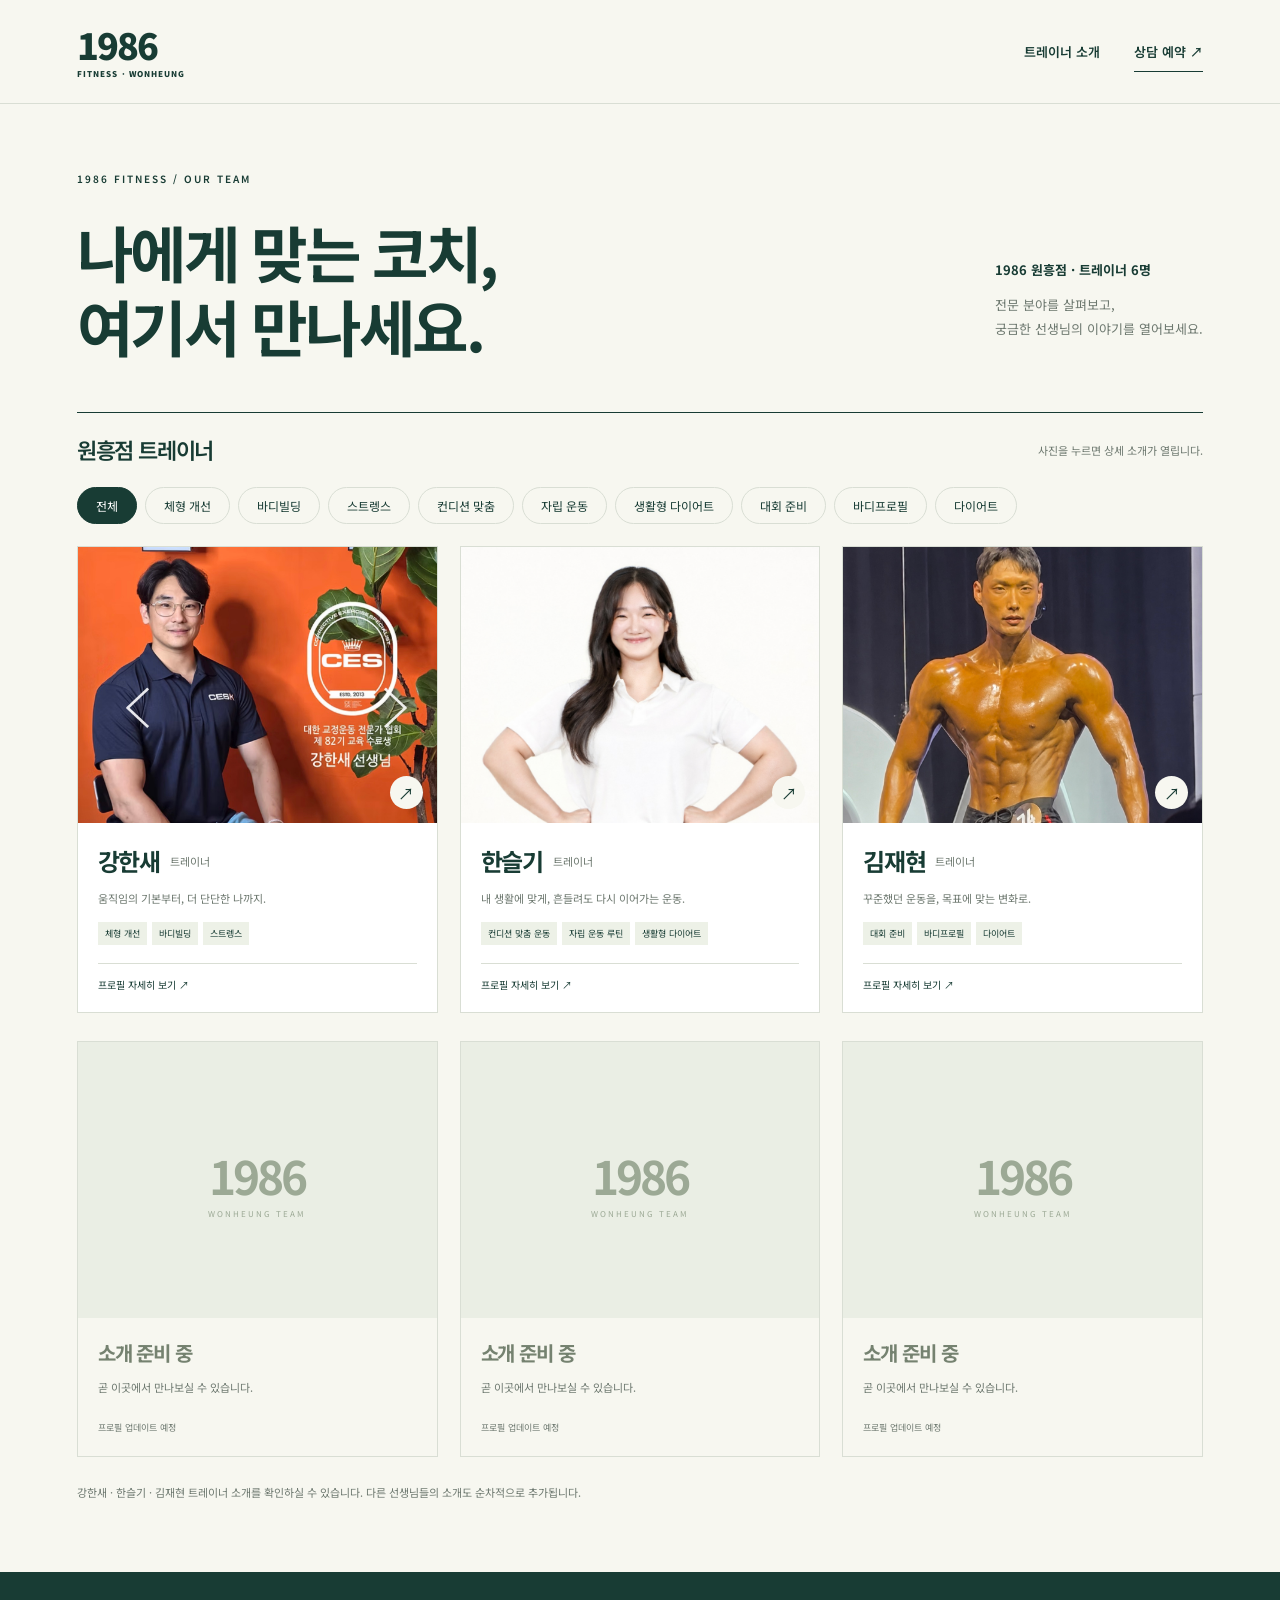
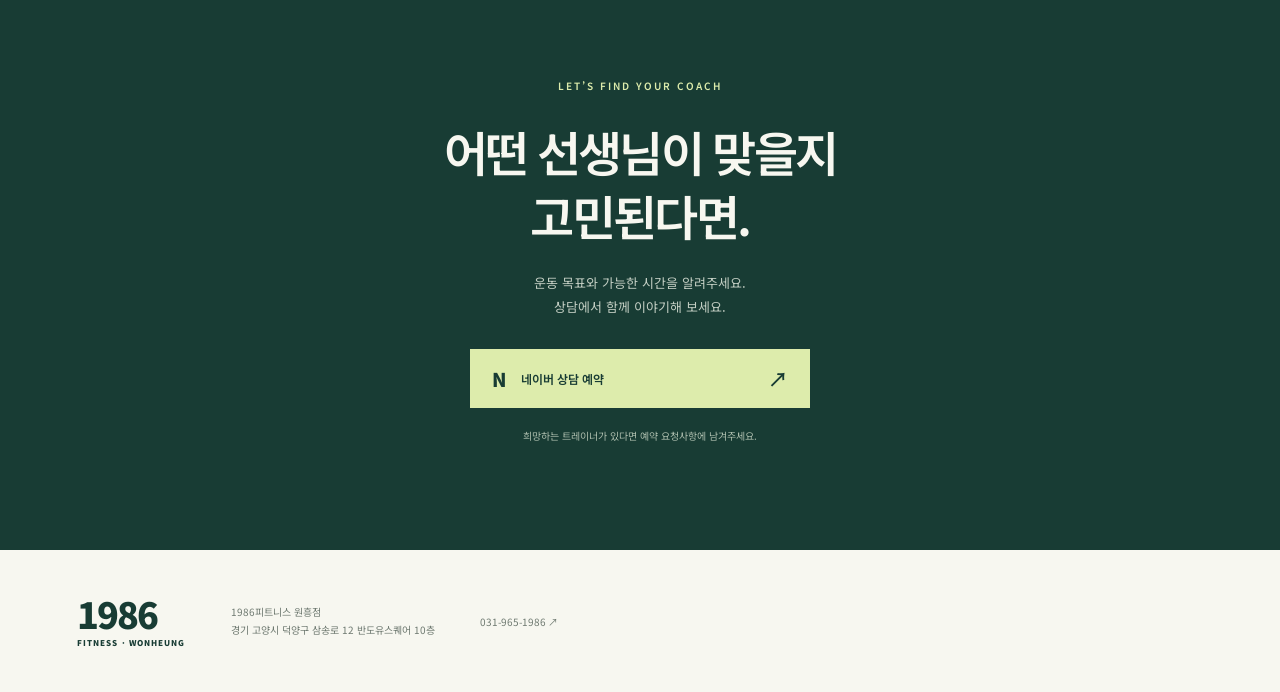
==== commit 9f680996: "Publish Jaehyun trainer profile and photo curricula" ====
--- a/trainers/index.html
+++ b/trainers/index.html
@@ -1,16 +1,16 @@
 <!doctype html>
-<html lang="ko"><head><meta charset="UTF-8"><meta name="viewport" content="width=device-width, initial-scale=1"><title>트레이너 소개 | 1986피트니스 원흥점</title><meta name="description" content="1986 원흥점 트레이너 소개. 전문 분야를 살펴보고 나에게 맞는 코치를 만나보세요."><link rel="stylesheet" href="styles.css"></head>
+<html lang="ko"><head><meta charset="UTF-8"><meta name="viewport" content="width=device-width, initial-scale=1"><title>트레이너 소개 | 1986피트니스 원흥점</title><meta name="description" content="1986 원흥점 트레이너 소개. 전문 분야를 살펴보고 나에게 맞는 코치를 만나보세요."><link rel="stylesheet" href="styles.css?v=20260928-jaehyun-1"></head>
 <body class="directory-page"><a class="skip" href="#team">본문으로 바로가기</a>
 <header class="header"><a class="brand" href="index.html">1986<span>FITNESS · WONHEUNG</span></a><nav aria-label="주 메뉴"><a href="#team">트레이너 소개</a><a class="nav-book" data-booking>상담 예약 ↗</a></nav></header>
 <main id="top"><section class="intro"><p class="eyebrow">1986 FITNESS / OUR TEAM</p><div class="intro-row"><h1>나에게 맞는 코치,<br>여기서 만나세요.</h1><div class="intro-note"><span>1986 원흥점 · 트레이너 6명</span><p>전문 분야를 살펴보고,<br>궁금한 선생님의 이야기를 열어보세요.</p></div></div></section>
 <section id="team" class="team-directory"><div class="directory-heading"><h2>원흥점 트레이너</h2><span>사진을 누르면 상세 소개가 열립니다.</span></div>
-<div class="team-filters" role="group" aria-label="전문 분야 선택"><button type="button" data-filter="all" aria-pressed="true">전체</button><button type="button" data-filter="alignment" aria-pressed="false">체형 개선</button><button type="button" data-filter="bodybuilding" aria-pressed="false">바디빌딩</button><button type="button" data-filter="strength" aria-pressed="false">스트렝스</button><button type="button" data-filter="condition" aria-pressed="false">컨디션 맞춤</button><button type="button" data-filter="routine" aria-pressed="false">자립 운동</button><button type="button" data-filter="lifestyle" aria-pressed="false">생활형 다이어트</button></div>
+<div class="team-filters" role="group" aria-label="전문 분야 선택"><button type="button" data-filter="all" aria-pressed="true">전체</button><button type="button" data-filter="alignment" aria-pressed="false">체형 개선</button><button type="button" data-filter="bodybuilding" aria-pressed="false">바디빌딩</button><button type="button" data-filter="strength" aria-pressed="false">스트렝스</button><button type="button" data-filter="condition" aria-pressed="false">컨디션 맞춤</button><button type="button" data-filter="routine" aria-pressed="false">자립 운동</button><button type="button" data-filter="lifestyle" aria-pressed="false">생활형 다이어트</button><button type="button" data-filter="competition" aria-pressed="false">대회 준비</button><button type="button" data-filter="bodyprofile" aria-pressed="false">바디프로필</button><button type="button" data-filter="diet" aria-pressed="false">다이어트</button></div>
 <div class="coach-grid"><a class="coach-card" href="hansae.html" data-specialties="alignment bodybuilding strength"><div class="coach-card-photo"><img src="assets/hansae-ces.jpeg" alt="오렌지색 배경의 강한새 트레이너 프로필" width="1260" height="922"><span>↗</span></div><div class="coach-card-copy"><div class="coach-card-name"><h3>강한새</h3><span>트레이너</span></div><p>움직임의 기본부터, 더 단단한 나까지.</p><div class="card-specialties"><span>체형 개선</span><span>바디빌딩</span><span>스트렝스</span></div><span class="card-detail">프로필 자세히 보기 ↗</span></div></a>
 <a class="coach-card" href="seulgi.html" data-specialties="condition routine lifestyle"><div class="coach-card-photo seulgi-card-photo"><img src="assets/seulgi-profile.jpeg" alt="흰색 카라티를 입은 한슬기 트레이너 프로필" width="4392" height="2876"><span aria-hidden="true">↗</span></div><div class="coach-card-copy"><div class="coach-card-name"><h3>한슬기</h3><span>트레이너</span></div><p>내 생활에 맞게, 흔들려도 다시 이어가는 운동.</p><div class="card-specialties"><span>컨디션 맞춤 운동</span><span>자립 운동 루틴</span><span>생활형 다이어트</span></div><span class="card-detail">프로필 자세히 보기 ↗</span></div></a>
+<a class="coach-card" href="jaehyun.html" data-specialties="competition bodyprofile diet bodybuilding"><div class="coach-card-photo jaehyun-card-photo"><img src="assets/jaehyun-profile.jpeg" alt="무대 위 김재현 트레이너 프로필" width="1121" height="1403"><span aria-hidden="true">↗</span></div><div class="coach-card-copy"><div class="coach-card-name"><h3>김재현</h3><span>트레이너</span></div><p>꾸준했던 운동을, 목표에 맞는 변화로.</p><div class="card-specialties"><span>대회 준비</span><span>바디프로필</span><span>다이어트</span></div><span class="card-detail">프로필 자세히 보기 ↗</span></div></a>
 <article class="coach-card pending-card"><div class="pending-photo"><b>1986</b><small>WONHEUNG TEAM</small></div><div class="coach-card-copy"><h3>소개 준비 중</h3><p>곧 이곳에서 만나보실 수 있습니다.</p><small>프로필 업데이트 예정</small></div></article>
 <article class="coach-card pending-card"><div class="pending-photo"><b>1986</b><small>WONHEUNG TEAM</small></div><div class="coach-card-copy"><h3>소개 준비 중</h3><p>곧 이곳에서 만나보실 수 있습니다.</p><small>프로필 업데이트 예정</small></div></article>
-<article class="coach-card pending-card"><div class="pending-photo"><b>1986</b><small>WONHEUNG TEAM</small></div><div class="coach-card-copy"><h3>소개 준비 중</h3><p>곧 이곳에서 만나보실 수 있습니다.</p><small>프로필 업데이트 예정</small></div></article>
-<article class="coach-card pending-card"><div class="pending-photo"><b>1986</b><small>WONHEUNG TEAM</small></div><div class="coach-card-copy"><h3>소개 준비 중</h3><p>곧 이곳에서 만나보실 수 있습니다.</p><small>프로필 업데이트 예정</small></div></article></div><p class="directory-status" role="status" aria-live="polite">강한새 · 한슬기 트레이너 소개를 확인하실 수 있습니다. 다른 선생님들의 소개도 순차적으로 추가됩니다.</p></section>
+<article class="coach-card pending-card"><div class="pending-photo"><b>1986</b><small>WONHEUNG TEAM</small></div><div class="coach-card-copy"><h3>소개 준비 중</h3><p>곧 이곳에서 만나보실 수 있습니다.</p><small>프로필 업데이트 예정</small></div></article></div><p class="directory-status" role="status" aria-live="polite">강한새 · 한슬기 · 김재현 트레이너 소개를 확인하실 수 있습니다. 다른 선생님들의 소개도 순차적으로 추가됩니다.</p></section>
 <section id="booking" class="booking section-pad"><p class="eyebrow">LET’S FIND YOUR COACH</p><h2>어떤 선생님이 맞을지<br>고민된다면.</h2><p>운동 목표와 가능한 시간을 알려주세요.<br>상담에서 함께 이야기해 보세요.</p><a class="button" data-booking><span class="naver">N</span>네이버 상담 예약<span class="arrow">↗</span></a><small>희망하는 트레이너가 있다면 예약 요청사항에 남겨주세요.</small></section></main>
 <footer><a class="brand" href="#top">1986<span>FITNESS · WONHEUNG</span></a><p>1986피트니스 원흥점<br>경기 고양시 덕양구 삼송로 12 반도유스퀘어 10층</p><a href="tel:0319651986">031-965-1986 ↗</a></footer>
 <div class="mobile-book"><span>1986 원흥점 <strong>트레이너 상담</strong></span><a data-booking>네이버 예약 ↗</a></div><script src="script.js"></script></body></html>
--- a/trainers/styles.css
+++ b/trainers/styles.css
@@ -46,4 +46,10 @@
 .seulgi-main-credentials{padding-top:0}.seulgi-hero>div>.seulgi-core-summary{font-size:12px;border-top:1px solid #cfcabd;padding-top:14px;line-height:1.8}.seulgi-main-credentials .certificate-grid h3{font-size:22px}@media(max-width:650px){.seulgi-main-credentials{padding-top:0}.seulgi-main-credentials h2{font-size:29px}.seulgi-main-credentials .certificate-grid h3{font-size:16px}.seulgi-hero>div>.seulgi-core-summary{font-size:9px;padding-top:9px}.seulgi-page .seulgi-hero>img{height:100%;min-height:270px}}
 .curriculum-choices{display:flex;flex-direction:column;gap:16px}.curriculum-disclosure{border:1px solid var(--line);background:#fff}.curriculum-disclosure summary{list-style:none;cursor:pointer;display:grid;grid-template-columns:145px 1fr;gap:28px;padding:20px;align-items:center}.curriculum-disclosure summary::-webkit-details-marker{display:none}.curriculum-disclosure summary:focus-visible{outline:3px solid #71993d;outline-offset:3px}.curriculum-disclosure summary>img{width:145px;height:155px;object-fit:contain;background:#efeee9}.curriculum-summary{display:flex;flex-direction:column;gap:12px}.curriculum-summary>strong{font-size:26px;letter-spacing:-1px}.curriculum-summary>span:not(.focus-no):not(.disclosure-action){font-size:13px;color:var(--muted)}.disclosure-action{display:flex;justify-content:space-between;border-top:1px solid var(--line);padding-top:12px;font-size:11px}.disclosure-action b{font-size:19px;line-height:1}.open-label{display:none}.curriculum-disclosure[open] .open-label{display:inline}.curriculum-disclosure[open] .closed-label{display:none}.curriculum-disclosure[open] .disclosure-action b{transform:rotate(45deg)}.curriculum-disclosure[open] summary{background:#e9ede2}.curriculum-expanded{border-top:1px solid var(--line);padding:28px;display:grid;grid-template-columns:1fr 1fr;gap:30px;align-items:start}.curriculum-expanded>a>img{width:100%;height:auto}.curriculum-expanded h3{font-size:24px;line-height:1.5}.curriculum-expanded p{font-size:13px}.curriculum-expanded ol{padding-left:22px}.curriculum-expanded li{display:list-item;font-size:13px;line-height:1.8;padding:12px 0;border-top:1px solid var(--line)}.curriculum-expanded .curriculum-case-note{font-size:10px;color:var(--muted);margin-top:16px}.curriculum-expanded .text-link{margin-top:20px}@media(max-width:650px){.curriculum-disclosure summary{grid-template-columns:92px minmax(0,1fr);gap:14px;padding:14px}.curriculum-disclosure summary>img{width:92px;height:120px}.curriculum-summary{gap:9px}.curriculum-summary>strong{font-size:21px;line-height:1.35}.curriculum-summary>span:not(.focus-no):not(.disclosure-action){font-size:11px;line-height:1.7}.curriculum-summary .focus-no{font-size:8px}.disclosure-action{font-size:10px;padding-top:8px}.curriculum-expanded{grid-template-columns:1fr;padding:16px;gap:22px}.curriculum-expanded h3{font-size:23px}.curriculum-expanded li{font-size:13px}.seulgi-page #curriculum h2{font-size:29px}}
 .seulgi-philosophy-photos{display:grid;grid-template-columns:repeat(2,minmax(0,1fr));gap:20px;margin-top:25px}.seulgi-philosophy-photos figure{margin:0;min-width:0}.seulgi-philosophy-photos img{width:100%;aspect-ratio:4/3;object-fit:cover}.seulgi-philosophy-photos figcaption{font-size:11px;line-height:1.7;color:var(--muted);margin-top:10px}@media(max-width:650px){.seulgi-philosophy-photos{gap:10px;margin-top:22px}.seulgi-philosophy-photos figcaption{font-size:10px}}
+@media(max-width:650px){.seulgi-page .seulgi-hero{grid-template-columns:repeat(2,minmax(0,1fr));align-items:center}.seulgi-page .seulgi-hero>img{display:block;width:100%;min-width:0;height:290px;min-height:0;object-fit:cover;object-position:46% 25%;align-self:center}.seulgi-page .seulgi-hero>div{min-width:0}.seulgi-card-photo img{object-position:46% 25%}}
+.jaehyun-card-photo img{object-position:center 18%}.jaehyun-hero{margin:0 6%;display:grid;grid-template-columns:1fr 1fr;align-items:center;background:#202b29;color:var(--paper)}.jaehyun-hero>img{height:500px;object-fit:cover;object-position:center 20%}.jaehyun-hero>div{padding:40px}.jaehyun-hero h2{font-size:44px;margin:20px 0}.jaehyun-hero h2 span{font-size:15px}.jaehyun-hero .button{background:var(--lime);color:var(--green)}.jaehyun-experience{display:grid;grid-template-columns:1fr 1fr;gap:35px;align-items:center}.jaehyun-experience strong{font-size:48px;letter-spacing:-2px}.jaehyun-experience p{font-size:14px}.jaehyun-experience small{font-size:10px;color:var(--muted);line-height:1.8}.jaehyun-method,.jaehyun-record{background:#e9ede2}.jaehyun-concerns{display:grid;grid-template-columns:1fr 1fr;gap:12px;margin:25px 0}.jaehyun-concerns p{border-bottom:1px solid #c4cebf;padding:15px 0;margin:0;font-size:15px}.jaehyun-curricula summary{grid-template-columns:1fr;padding:25px}.jaehyun-curricula .curriculum-expanded{grid-template-columns:1fr}.jaehyun-curricula .curriculum-expanded>div{max-width:800px}@media(max-width:650px){.jaehyun-hero{grid-template-columns:repeat(2,minmax(0,1fr))}.jaehyun-hero>img{height:300px;min-width:0;object-position:center top}.jaehyun-hero>div{padding:15px 12px;min-width:0}.jaehyun-hero h2{font-size:27px;margin:12px 0}.jaehyun-hero h2 span{display:block;font-size:11px;margin-top:5px}.jaehyun-hero p{font-size:11px}.jaehyun-hero .eyebrow{font-size:7px;letter-spacing:1px}.jaehyun-hero .tags{gap:4px;margin-bottom:12px}.jaehyun-hero .tags span{font-size:8px;padding:4px 6px}.jaehyun-hero .button{font-size:10px;padding:10px;min-height:44px;gap:4px}.jaehyun-experience{gap:18px;grid-template-columns:1fr}.jaehyun-page h2{font-size:29px}.jaehyun-experience strong{font-size:38px}.jaehyun-concerns p{font-size:12px}.jaehyun-curricula summary{padding:20px}.jaehyun-page .booking h2{font-size:30px}}
+.jaehyun-stage{background:#e9ede2}.jaehyun-photo-grid{display:grid;grid-template-columns:repeat(4,minmax(0,1fr));gap:16px}.jaehyun-photo-grid figure,.jaehyun-record-photo{margin:0;min-width:0}.jaehyun-photo-grid a,.jaehyun-record-photo a{display:block}.jaehyun-photo-grid img{display:block;width:100%;height:auto;aspect-ratio:3/4;object-fit:cover;object-position:center;background:#183c34}.jaehyun-photo-grid figcaption,.jaehyun-record-photo figcaption{font-size:12px;line-height:1.6;padding-top:10px;color:#52655b}.jaehyun-photo-grid a:focus-visible,.jaehyun-record-photo a:focus-visible{outline:3px solid #183c34;outline-offset:4px}.jaehyun-photo-note{font-size:12px;color:#52655b;margin:20px 0 0}.jaehyun-record-photo{float:right;width:38%;margin:0 0 24px 32px}.jaehyun-record-photo img{display:block;width:100%;height:auto}.jaehyun-record:after{content:"";display:block;clear:both}@media(max-width:650px){.jaehyun-photo-grid{grid-template-columns:repeat(2,minmax(0,1fr));gap:20px 10px}.jaehyun-photo-grid figcaption{font-size:10px;padding-top:7px}.jaehyun-stage .section-heading p,.jaehyun-shoots .section-heading p{font-size:12px}.jaehyun-record-photo{float:none;width:100%;max-width:360px;margin:0 auto 28px}.jaehyun-photo-note{font-size:10px}}
+.jaehyun-curricula summary{grid-template-columns:145px minmax(0,1fr)}.jaehyun-curricula summary>img{object-fit:cover;object-position:center}.jaehyun-curricula .jaehyun-shoots{margin-top:28px}@media(max-width:650px){.jaehyun-curricula summary{grid-template-columns:92px minmax(0,1fr);padding:14px;gap:14px}}
+.jaehyun-experience-gallery{grid-column:1/-1;width:100%;min-width:0}.jaehyun-experience-gallery .jaehyun-photo-note{font-size:12px}
+.jaehyun-experience-summary{display:flex;align-items:center;gap:28px;padding:24px 0;border-top:1px solid var(--line);border-bottom:1px solid var(--line)}.jaehyun-experience-summary>strong{font-size:40px;white-space:nowrap;letter-spacing:-2px}.jaehyun-experience-summary p{margin:0 0 8px;font-size:15px}.jaehyun-experience-summary small{font-size:11px;color:#52655b}.jaehyun-gallery-label{font-size:17px;margin:32px 0 16px}@media(max-width:650px){.jaehyun-experience-summary{align-items:flex-start;flex-direction:column;gap:12px;padding:20px 0}.jaehyun-experience-summary>strong{font-size:32px}.jaehyun-experience-summary p{font-size:13px}.jaehyun-gallery-label{font-size:15px;margin-top:26px}}
 @media(prefers-reduced-motion:reduce){html{scroll-behavior:auto}.button{transition:none}}
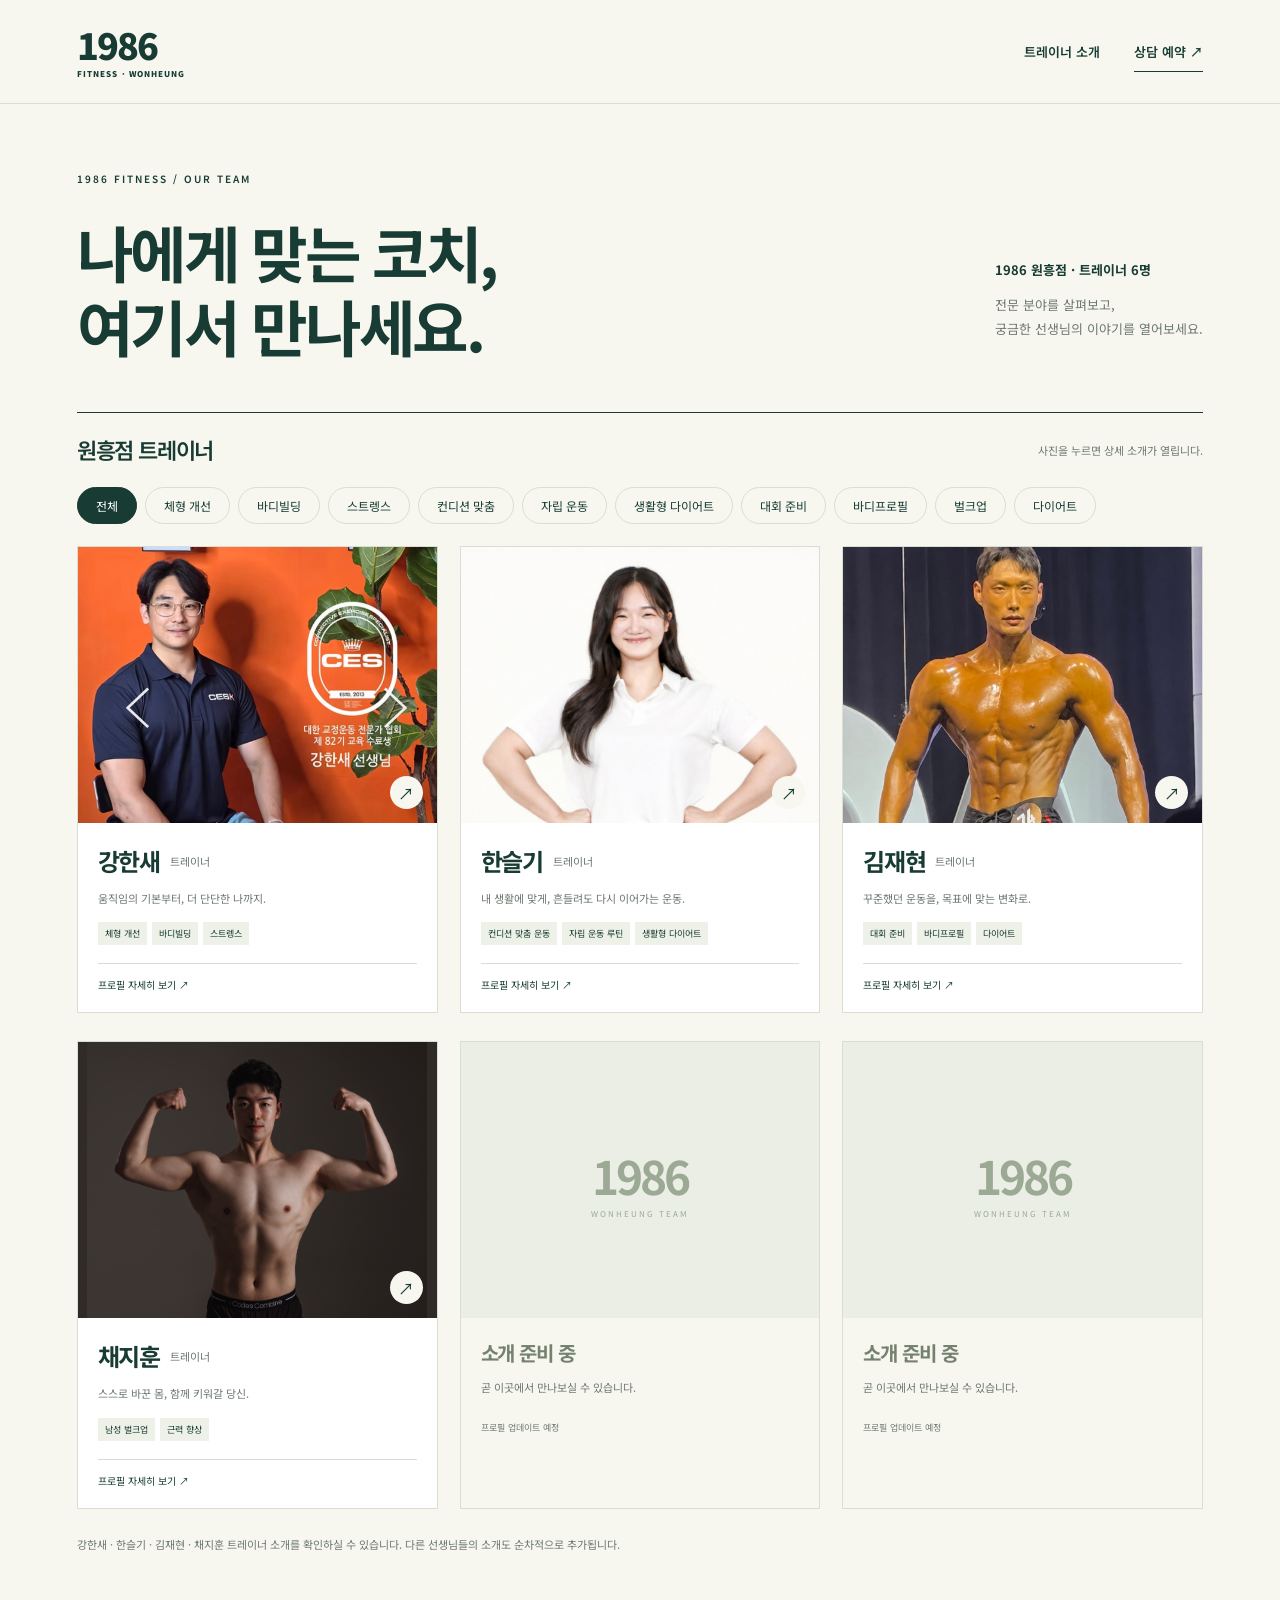
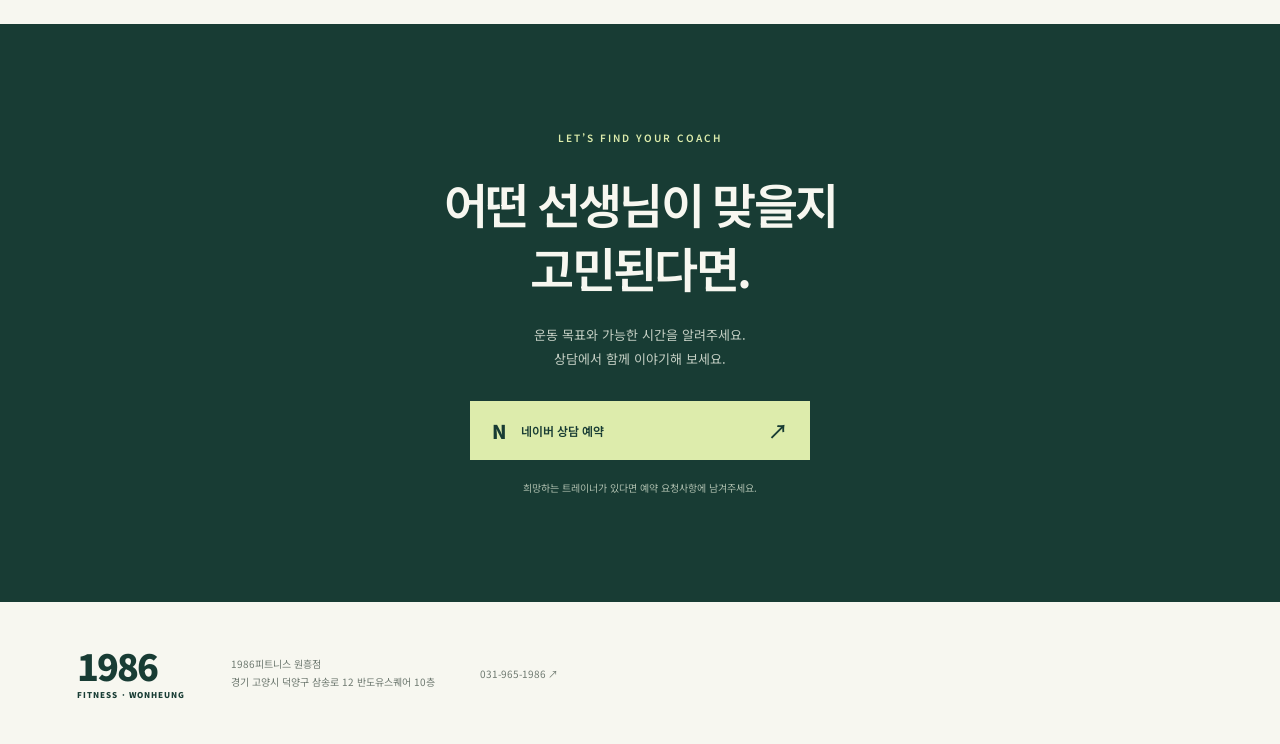
==== commit c58a4501: "Publish Jihun profile and bulk-up progress galleries" ====
--- a/trainers/index.html
+++ b/trainers/index.html
@@ -1,16 +1,16 @@
 <!doctype html>
-<html lang="ko"><head><meta charset="UTF-8"><meta name="viewport" content="width=device-width, initial-scale=1"><title>트레이너 소개 | 1986피트니스 원흥점</title><meta name="description" content="1986 원흥점 트레이너 소개. 전문 분야를 살펴보고 나에게 맞는 코치를 만나보세요."><link rel="stylesheet" href="styles.css?v=20260928-jaehyun-1"></head>
+<html lang="ko"><head><meta charset="UTF-8"><meta name="viewport" content="width=device-width, initial-scale=1"><title>트레이너 소개 | 1986피트니스 원흥점</title><meta name="description" content="1986 원흥점 트레이너 소개. 전문 분야를 살펴보고 나에게 맞는 코치를 만나보세요."><link rel="stylesheet" href="styles.css?v=20260928-jihun-1"></head>
 <body class="directory-page"><a class="skip" href="#team">본문으로 바로가기</a>
 <header class="header"><a class="brand" href="index.html">1986<span>FITNESS · WONHEUNG</span></a><nav aria-label="주 메뉴"><a href="#team">트레이너 소개</a><a class="nav-book" data-booking>상담 예약 ↗</a></nav></header>
 <main id="top"><section class="intro"><p class="eyebrow">1986 FITNESS / OUR TEAM</p><div class="intro-row"><h1>나에게 맞는 코치,<br>여기서 만나세요.</h1><div class="intro-note"><span>1986 원흥점 · 트레이너 6명</span><p>전문 분야를 살펴보고,<br>궁금한 선생님의 이야기를 열어보세요.</p></div></div></section>
 <section id="team" class="team-directory"><div class="directory-heading"><h2>원흥점 트레이너</h2><span>사진을 누르면 상세 소개가 열립니다.</span></div>
-<div class="team-filters" role="group" aria-label="전문 분야 선택"><button type="button" data-filter="all" aria-pressed="true">전체</button><button type="button" data-filter="alignment" aria-pressed="false">체형 개선</button><button type="button" data-filter="bodybuilding" aria-pressed="false">바디빌딩</button><button type="button" data-filter="strength" aria-pressed="false">스트렝스</button><button type="button" data-filter="condition" aria-pressed="false">컨디션 맞춤</button><button type="button" data-filter="routine" aria-pressed="false">자립 운동</button><button type="button" data-filter="lifestyle" aria-pressed="false">생활형 다이어트</button><button type="button" data-filter="competition" aria-pressed="false">대회 준비</button><button type="button" data-filter="bodyprofile" aria-pressed="false">바디프로필</button><button type="button" data-filter="diet" aria-pressed="false">다이어트</button></div>
+<div class="team-filters" role="group" aria-label="전문 분야 선택"><button type="button" data-filter="all" aria-pressed="true">전체</button><button type="button" data-filter="alignment" aria-pressed="false">체형 개선</button><button type="button" data-filter="bodybuilding" aria-pressed="false">바디빌딩</button><button type="button" data-filter="strength" aria-pressed="false">스트렝스</button><button type="button" data-filter="condition" aria-pressed="false">컨디션 맞춤</button><button type="button" data-filter="routine" aria-pressed="false">자립 운동</button><button type="button" data-filter="lifestyle" aria-pressed="false">생활형 다이어트</button><button type="button" data-filter="competition" aria-pressed="false">대회 준비</button><button type="button" data-filter="bodyprofile" aria-pressed="false">바디프로필</button><button type="button" data-filter="bulk" aria-pressed="false">벌크업</button><button type="button" data-filter="diet" aria-pressed="false">다이어트</button></div>
 <div class="coach-grid"><a class="coach-card" href="hansae.html" data-specialties="alignment bodybuilding strength"><div class="coach-card-photo"><img src="assets/hansae-ces.jpeg" alt="오렌지색 배경의 강한새 트레이너 프로필" width="1260" height="922"><span>↗</span></div><div class="coach-card-copy"><div class="coach-card-name"><h3>강한새</h3><span>트레이너</span></div><p>움직임의 기본부터, 더 단단한 나까지.</p><div class="card-specialties"><span>체형 개선</span><span>바디빌딩</span><span>스트렝스</span></div><span class="card-detail">프로필 자세히 보기 ↗</span></div></a>
 <a class="coach-card" href="seulgi.html" data-specialties="condition routine lifestyle"><div class="coach-card-photo seulgi-card-photo"><img src="assets/seulgi-profile.jpeg" alt="흰색 카라티를 입은 한슬기 트레이너 프로필" width="4392" height="2876"><span aria-hidden="true">↗</span></div><div class="coach-card-copy"><div class="coach-card-name"><h3>한슬기</h3><span>트레이너</span></div><p>내 생활에 맞게, 흔들려도 다시 이어가는 운동.</p><div class="card-specialties"><span>컨디션 맞춤 운동</span><span>자립 운동 루틴</span><span>생활형 다이어트</span></div><span class="card-detail">프로필 자세히 보기 ↗</span></div></a>
 <a class="coach-card" href="jaehyun.html" data-specialties="competition bodyprofile diet bodybuilding"><div class="coach-card-photo jaehyun-card-photo"><img src="assets/jaehyun-profile.jpeg" alt="무대 위 김재현 트레이너 프로필" width="1121" height="1403"><span aria-hidden="true">↗</span></div><div class="coach-card-copy"><div class="coach-card-name"><h3>김재현</h3><span>트레이너</span></div><p>꾸준했던 운동을, 목표에 맞는 변화로.</p><div class="card-specialties"><span>대회 준비</span><span>바디프로필</span><span>다이어트</span></div><span class="card-detail">프로필 자세히 보기 ↗</span></div></a>
+<a class="coach-card" href="jihun.html" data-specialties="bulk strength"><div class="coach-card-photo jihun-card-photo"><img src="assets/jihun-profile.jpeg" alt="채지훈 트레이너 프로필" width="3556" height="2888"><span aria-hidden="true">↗</span></div><div class="coach-card-copy"><div class="coach-card-name"><h3>채지훈</h3><span>트레이너</span></div><p>스스로 바꾼 몸, 함께 키워갈 당신.</p><div class="card-specialties"><span>남성 벌크업</span><span>근력 향상</span></div><span class="card-detail">프로필 자세히 보기 ↗</span></div></a>
 <article class="coach-card pending-card"><div class="pending-photo"><b>1986</b><small>WONHEUNG TEAM</small></div><div class="coach-card-copy"><h3>소개 준비 중</h3><p>곧 이곳에서 만나보실 수 있습니다.</p><small>프로필 업데이트 예정</small></div></article>
-<article class="coach-card pending-card"><div class="pending-photo"><b>1986</b><small>WONHEUNG TEAM</small></div><div class="coach-card-copy"><h3>소개 준비 중</h3><p>곧 이곳에서 만나보실 수 있습니다.</p><small>프로필 업데이트 예정</small></div></article>
-<article class="coach-card pending-card"><div class="pending-photo"><b>1986</b><small>WONHEUNG TEAM</small></div><div class="coach-card-copy"><h3>소개 준비 중</h3><p>곧 이곳에서 만나보실 수 있습니다.</p><small>프로필 업데이트 예정</small></div></article></div><p class="directory-status" role="status" aria-live="polite">강한새 · 한슬기 · 김재현 트레이너 소개를 확인하실 수 있습니다. 다른 선생님들의 소개도 순차적으로 추가됩니다.</p></section>
+<article class="coach-card pending-card"><div class="pending-photo"><b>1986</b><small>WONHEUNG TEAM</small></div><div class="coach-card-copy"><h3>소개 준비 중</h3><p>곧 이곳에서 만나보실 수 있습니다.</p><small>프로필 업데이트 예정</small></div></article></div><p class="directory-status" role="status" aria-live="polite">강한새 · 한슬기 · 김재현 · 채지훈 트레이너 소개를 확인하실 수 있습니다. 다른 선생님들의 소개도 순차적으로 추가됩니다.</p></section>
 <section id="booking" class="booking section-pad"><p class="eyebrow">LET’S FIND YOUR COACH</p><h2>어떤 선생님이 맞을지<br>고민된다면.</h2><p>운동 목표와 가능한 시간을 알려주세요.<br>상담에서 함께 이야기해 보세요.</p><a class="button" data-booking><span class="naver">N</span>네이버 상담 예약<span class="arrow">↗</span></a><small>희망하는 트레이너가 있다면 예약 요청사항에 남겨주세요.</small></section></main>
 <footer><a class="brand" href="#top">1986<span>FITNESS · WONHEUNG</span></a><p>1986피트니스 원흥점<br>경기 고양시 덕양구 삼송로 12 반도유스퀘어 10층</p><a href="tel:0319651986">031-965-1986 ↗</a></footer>
 <div class="mobile-book"><span>1986 원흥점 <strong>트레이너 상담</strong></span><a data-booking>네이버 예약 ↗</a></div><script src="script.js"></script></body></html>
--- a/trainers/styles.css
+++ b/trainers/styles.css
@@ -52,4 +52,7 @@
 .jaehyun-curricula summary{grid-template-columns:145px minmax(0,1fr)}.jaehyun-curricula summary>img{object-fit:cover;object-position:center}.jaehyun-curricula .jaehyun-shoots{margin-top:28px}@media(max-width:650px){.jaehyun-curricula summary{grid-template-columns:92px minmax(0,1fr);padding:14px;gap:14px}}
 .jaehyun-experience-gallery{grid-column:1/-1;width:100%;min-width:0}.jaehyun-experience-gallery .jaehyun-photo-note{font-size:12px}
 .jaehyun-experience-summary{display:flex;align-items:center;gap:28px;padding:24px 0;border-top:1px solid var(--line);border-bottom:1px solid var(--line)}.jaehyun-experience-summary>strong{font-size:40px;white-space:nowrap;letter-spacing:-2px}.jaehyun-experience-summary p{margin:0 0 8px;font-size:15px}.jaehyun-experience-summary small{font-size:11px;color:#52655b}.jaehyun-gallery-label{font-size:17px;margin:32px 0 16px}@media(max-width:650px){.jaehyun-experience-summary{align-items:flex-start;flex-direction:column;gap:12px;padding:20px 0}.jaehyun-experience-summary>strong{font-size:32px}.jaehyun-experience-summary p{font-size:13px}.jaehyun-gallery-label{font-size:15px;margin-top:26px}}
+.jihun-card-photo img{object-fit:contain;object-position:center;background:#302b27}.jihun-hero{background:#302b27}.jihun-hero>img{object-fit:contain;background:#302b27}.jihun-curricula summary,.jihun-curricula .curriculum-expanded{grid-template-columns:minmax(0,1fr)}.jihun-curricula .focus-no{color:#52655b}@media(max-width:650px){.jihun-page .jihun-hero{grid-template-columns:minmax(0,1fr)}.jihun-page .jihun-hero>img{height:auto;min-height:0;max-height:320px;object-fit:contain}.jihun-hero>div{padding:24px}.jihun-curricula summary{padding:20px}}
+.jihun-story{background:#e9ede2}.jihun-weight-story{display:flex;gap:32px;align-items:center;margin:28px 0}.jihun-weight-story>div{display:flex;flex-direction:column;gap:8px}.jihun-weight-story strong{font-size:58px;letter-spacing:-3px;line-height:1.1}.jihun-weight-story small{font-size:20px;letter-spacing:0;margin-left:5px}.jihun-weight-story span{font-size:13px}.jihun-story-grid{display:grid;grid-template-columns:repeat(2,minmax(0,1fr));gap:20px;max-width:760px;margin:28px auto 0}.jihun-story-grid figure{margin:0;min-width:0}.jihun-story-grid a{display:block}.jihun-story-grid img{display:block;width:100%;height:420px;object-fit:contain;background:#302b27}.jihun-story-grid figcaption{font-size:12px;padding-top:10px}.jihun-member-grid img{height:auto;background:transparent}.jihun-story-grid a:focus-visible{outline:3px solid #183c34;outline-offset:4px}@media(max-width:650px){.jihun-weight-story{gap:24px}.jihun-weight-story strong{font-size:44px}.jihun-story-grid{gap:10px}.jihun-story-grid img{height:250px}.jihun-member-grid img{height:auto}.jihun-story-grid figcaption{font-size:10px}}
+.jihun-journey-strip{max-width:none;grid-template-columns:repeat(6,minmax(0,1fr));gap:12px}.jihun-journey-strip img{height:190px}.jihun-journey-strip figcaption{font-size:10px}.jihun-bulk-progress .jihun-story-grid{max-width:860px}.jihun-bulk-progress figcaption{padding:0 0 14px;display:flex;flex-direction:column;gap:6px}.jihun-bulk-progress figcaption strong{font-size:30px;letter-spacing:-1px}.jihun-bulk-progress figcaption span{font-size:12px;color:#52655b}@media(max-width:650px){.jihun-journey-strip{grid-template-columns:repeat(2,minmax(0,1fr));gap:16px 10px}.jihun-journey-strip img{height:170px}.jihun-bulk-progress figcaption strong{font-size:22px}.jihun-bulk-progress figcaption span{font-size:10px}}
 @media(prefers-reduced-motion:reduce){html{scroll-behavior:auto}.button{transition:none}}
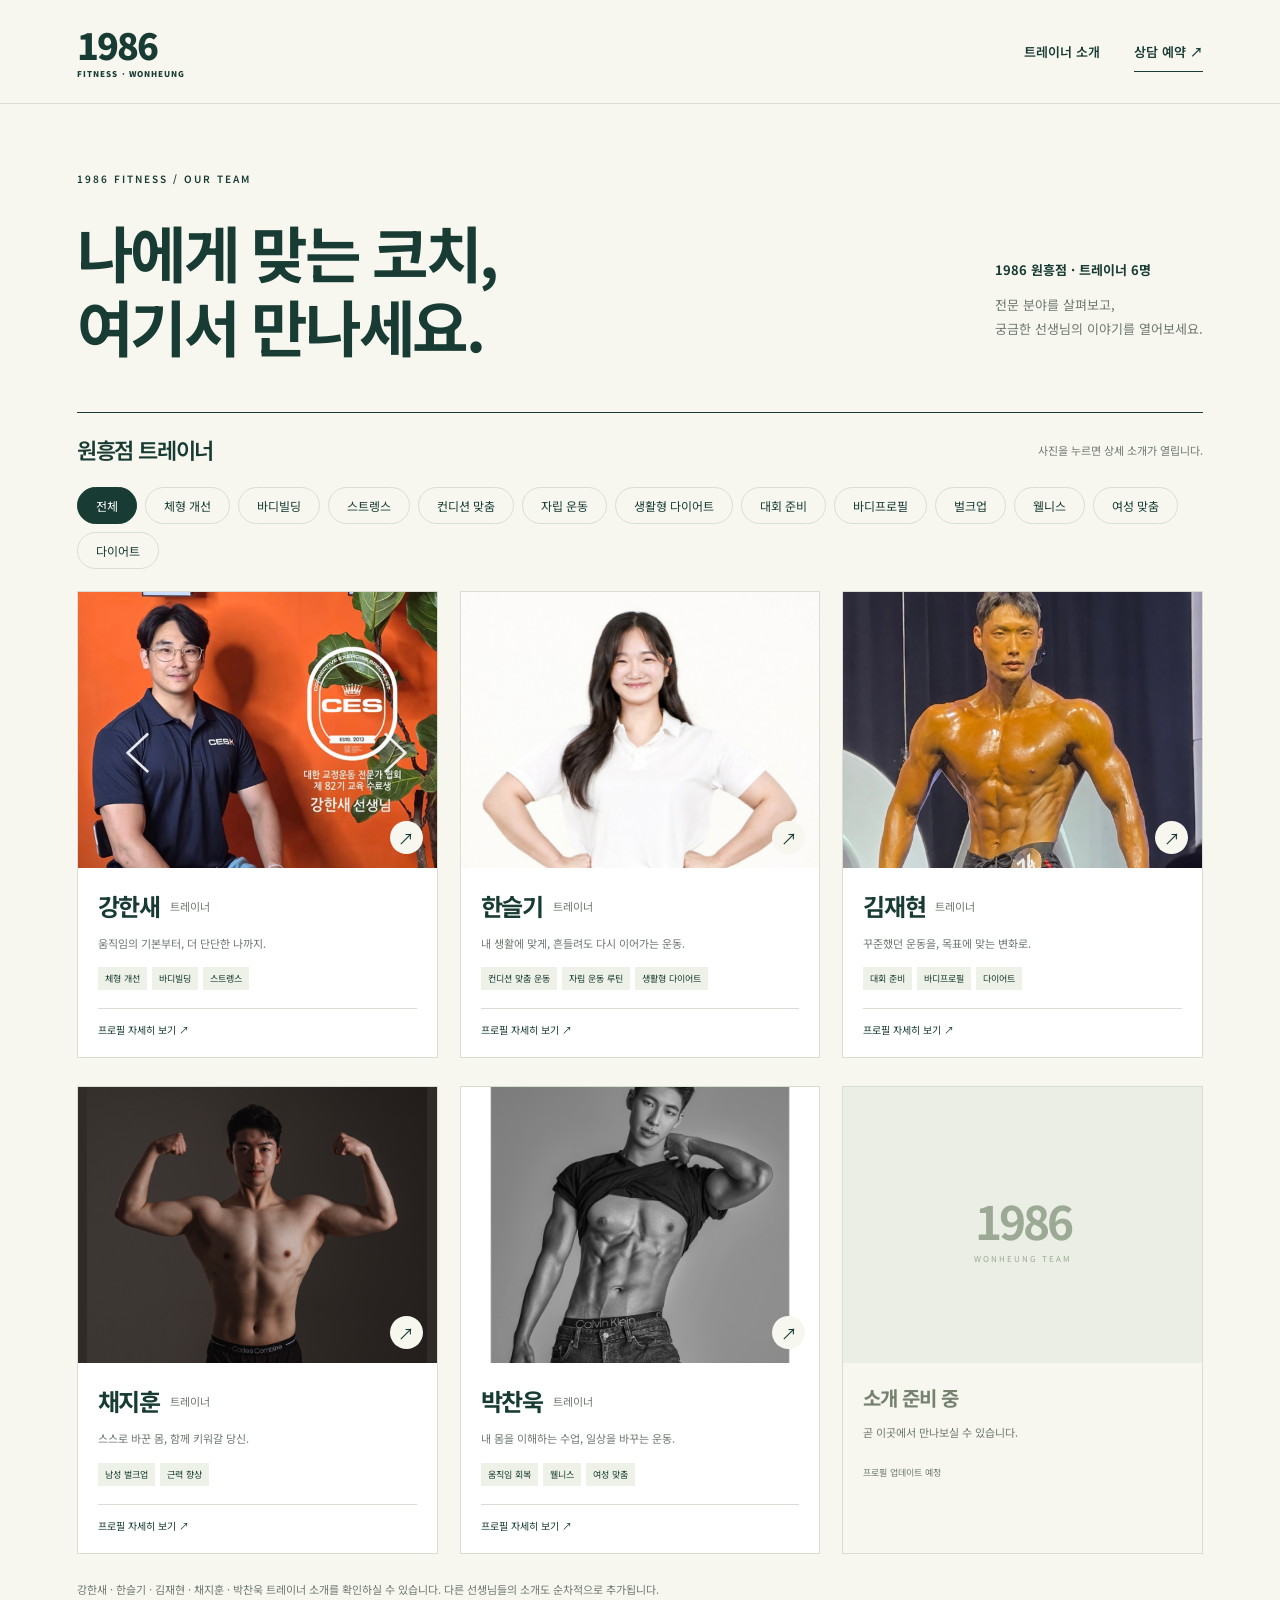
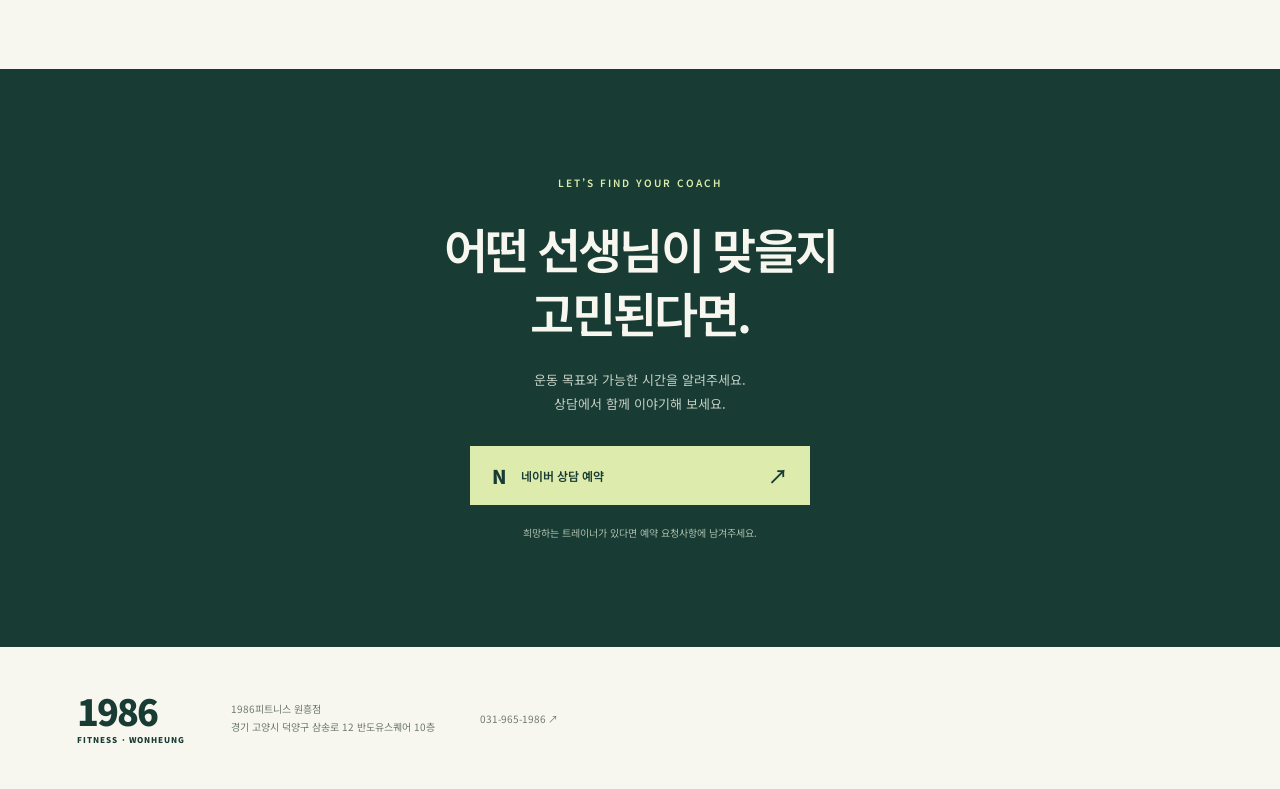
==== commit 2dab389e: "Publish Chanuk wellness profile and mobile qualifications layout" ====
--- a/trainers/index.html
+++ b/trainers/index.html
@@ -1,16 +1,16 @@
 <!doctype html>
-<html lang="ko"><head><meta charset="UTF-8"><meta name="viewport" content="width=device-width, initial-scale=1"><title>트레이너 소개 | 1986피트니스 원흥점</title><meta name="description" content="1986 원흥점 트레이너 소개. 전문 분야를 살펴보고 나에게 맞는 코치를 만나보세요."><link rel="stylesheet" href="styles.css?v=20260928-jihun-1"></head>
+<html lang="ko"><head><meta charset="UTF-8"><meta name="viewport" content="width=device-width, initial-scale=1"><title>트레이너 소개 | 1986피트니스 원흥점</title><meta name="description" content="1986 원흥점 트레이너 소개. 전문 분야를 살펴보고 나에게 맞는 코치를 만나보세요."><link rel="stylesheet" href="styles.css?v=20260928-chanuk-1"></head>
 <body class="directory-page"><a class="skip" href="#team">본문으로 바로가기</a>
 <header class="header"><a class="brand" href="index.html">1986<span>FITNESS · WONHEUNG</span></a><nav aria-label="주 메뉴"><a href="#team">트레이너 소개</a><a class="nav-book" data-booking>상담 예약 ↗</a></nav></header>
 <main id="top"><section class="intro"><p class="eyebrow">1986 FITNESS / OUR TEAM</p><div class="intro-row"><h1>나에게 맞는 코치,<br>여기서 만나세요.</h1><div class="intro-note"><span>1986 원흥점 · 트레이너 6명</span><p>전문 분야를 살펴보고,<br>궁금한 선생님의 이야기를 열어보세요.</p></div></div></section>
 <section id="team" class="team-directory"><div class="directory-heading"><h2>원흥점 트레이너</h2><span>사진을 누르면 상세 소개가 열립니다.</span></div>
-<div class="team-filters" role="group" aria-label="전문 분야 선택"><button type="button" data-filter="all" aria-pressed="true">전체</button><button type="button" data-filter="alignment" aria-pressed="false">체형 개선</button><button type="button" data-filter="bodybuilding" aria-pressed="false">바디빌딩</button><button type="button" data-filter="strength" aria-pressed="false">스트렝스</button><button type="button" data-filter="condition" aria-pressed="false">컨디션 맞춤</button><button type="button" data-filter="routine" aria-pressed="false">자립 운동</button><button type="button" data-filter="lifestyle" aria-pressed="false">생활형 다이어트</button><button type="button" data-filter="competition" aria-pressed="false">대회 준비</button><button type="button" data-filter="bodyprofile" aria-pressed="false">바디프로필</button><button type="button" data-filter="bulk" aria-pressed="false">벌크업</button><button type="button" data-filter="diet" aria-pressed="false">다이어트</button></div>
+<div class="team-filters" role="group" aria-label="전문 분야 선택"><button type="button" data-filter="all" aria-pressed="true">전체</button><button type="button" data-filter="alignment" aria-pressed="false">체형 개선</button><button type="button" data-filter="bodybuilding" aria-pressed="false">바디빌딩</button><button type="button" data-filter="strength" aria-pressed="false">스트렝스</button><button type="button" data-filter="condition" aria-pressed="false">컨디션 맞춤</button><button type="button" data-filter="routine" aria-pressed="false">자립 운동</button><button type="button" data-filter="lifestyle" aria-pressed="false">생활형 다이어트</button><button type="button" data-filter="competition" aria-pressed="false">대회 준비</button><button type="button" data-filter="bodyprofile" aria-pressed="false">바디프로필</button><button type="button" data-filter="bulk" aria-pressed="false">벌크업</button><button type="button" data-filter="wellness" aria-pressed="false">웰니스</button><button type="button" data-filter="women" aria-pressed="false">여성 맞춤</button><button type="button" data-filter="diet" aria-pressed="false">다이어트</button></div>
 <div class="coach-grid"><a class="coach-card" href="hansae.html" data-specialties="alignment bodybuilding strength"><div class="coach-card-photo"><img src="assets/hansae-ces.jpeg" alt="오렌지색 배경의 강한새 트레이너 프로필" width="1260" height="922"><span>↗</span></div><div class="coach-card-copy"><div class="coach-card-name"><h3>강한새</h3><span>트레이너</span></div><p>움직임의 기본부터, 더 단단한 나까지.</p><div class="card-specialties"><span>체형 개선</span><span>바디빌딩</span><span>스트렝스</span></div><span class="card-detail">프로필 자세히 보기 ↗</span></div></a>
-<a class="coach-card" href="seulgi.html" data-specialties="condition routine lifestyle"><div class="coach-card-photo seulgi-card-photo"><img src="assets/seulgi-profile.jpeg" alt="흰색 카라티를 입은 한슬기 트레이너 프로필" width="4392" height="2876"><span aria-hidden="true">↗</span></div><div class="coach-card-copy"><div class="coach-card-name"><h3>한슬기</h3><span>트레이너</span></div><p>내 생활에 맞게, 흔들려도 다시 이어가는 운동.</p><div class="card-specialties"><span>컨디션 맞춤 운동</span><span>자립 운동 루틴</span><span>생활형 다이어트</span></div><span class="card-detail">프로필 자세히 보기 ↗</span></div></a>
+<a class="coach-card" href="seulgi.html" data-specialties="condition routine lifestyle women"><div class="coach-card-photo seulgi-card-photo"><img src="assets/seulgi-profile.jpeg" alt="흰색 카라티를 입은 한슬기 트레이너 프로필" width="4392" height="2876"><span aria-hidden="true">↗</span></div><div class="coach-card-copy"><div class="coach-card-name"><h3>한슬기</h3><span>트레이너</span></div><p>내 생활에 맞게, 흔들려도 다시 이어가는 운동.</p><div class="card-specialties"><span>컨디션 맞춤 운동</span><span>자립 운동 루틴</span><span>생활형 다이어트</span></div><span class="card-detail">프로필 자세히 보기 ↗</span></div></a>
 <a class="coach-card" href="jaehyun.html" data-specialties="competition bodyprofile diet bodybuilding"><div class="coach-card-photo jaehyun-card-photo"><img src="assets/jaehyun-profile.jpeg" alt="무대 위 김재현 트레이너 프로필" width="1121" height="1403"><span aria-hidden="true">↗</span></div><div class="coach-card-copy"><div class="coach-card-name"><h3>김재현</h3><span>트레이너</span></div><p>꾸준했던 운동을, 목표에 맞는 변화로.</p><div class="card-specialties"><span>대회 준비</span><span>바디프로필</span><span>다이어트</span></div><span class="card-detail">프로필 자세히 보기 ↗</span></div></a>
 <a class="coach-card" href="jihun.html" data-specialties="bulk strength"><div class="coach-card-photo jihun-card-photo"><img src="assets/jihun-profile.jpeg" alt="채지훈 트레이너 프로필" width="3556" height="2888"><span aria-hidden="true">↗</span></div><div class="coach-card-copy"><div class="coach-card-name"><h3>채지훈</h3><span>트레이너</span></div><p>스스로 바꾼 몸, 함께 키워갈 당신.</p><div class="card-specialties"><span>남성 벌크업</span><span>근력 향상</span></div><span class="card-detail">프로필 자세히 보기 ↗</span></div></a>
-<article class="coach-card pending-card"><div class="pending-photo"><b>1986</b><small>WONHEUNG TEAM</small></div><div class="coach-card-copy"><h3>소개 준비 중</h3><p>곧 이곳에서 만나보실 수 있습니다.</p><small>프로필 업데이트 예정</small></div></article>
-<article class="coach-card pending-card"><div class="pending-photo"><b>1986</b><small>WONHEUNG TEAM</small></div><div class="coach-card-copy"><h3>소개 준비 중</h3><p>곧 이곳에서 만나보실 수 있습니다.</p><small>프로필 업데이트 예정</small></div></article></div><p class="directory-status" role="status" aria-live="polite">강한새 · 한슬기 · 김재현 · 채지훈 트레이너 소개를 확인하실 수 있습니다. 다른 선생님들의 소개도 순차적으로 추가됩니다.</p></section>
+<a class="coach-card" href="chanuk.html" data-specialties="alignment condition wellness women"><div class="coach-card-photo chanuk-card-photo"><img src="assets/chanuk-profile.jpeg" alt="박찬욱 트레이너 흑백 프로필" width="3600" height="4500"><span aria-hidden="true">↗</span></div><div class="coach-card-copy"><div class="coach-card-name"><h3>박찬욱</h3><span>트레이너</span></div><p>내 몸을 이해하는 수업, 일상을 바꾸는 운동.</p><div class="card-specialties"><span>움직임 회복</span><span>웰니스</span><span>여성 맞춤</span></div><span class="card-detail">프로필 자세히 보기 ↗</span></div></a>
+<article class="coach-card pending-card"><div class="pending-photo"><b>1986</b><small>WONHEUNG TEAM</small></div><div class="coach-card-copy"><h3>소개 준비 중</h3><p>곧 이곳에서 만나보실 수 있습니다.</p><small>프로필 업데이트 예정</small></div></article></div><p class="directory-status" role="status" aria-live="polite">강한새 · 한슬기 · 김재현 · 채지훈 · 박찬욱 트레이너 소개를 확인하실 수 있습니다. 다른 선생님들의 소개도 순차적으로 추가됩니다.</p></section>
 <section id="booking" class="booking section-pad"><p class="eyebrow">LET’S FIND YOUR COACH</p><h2>어떤 선생님이 맞을지<br>고민된다면.</h2><p>운동 목표와 가능한 시간을 알려주세요.<br>상담에서 함께 이야기해 보세요.</p><a class="button" data-booking><span class="naver">N</span>네이버 상담 예약<span class="arrow">↗</span></a><small>희망하는 트레이너가 있다면 예약 요청사항에 남겨주세요.</small></section></main>
 <footer><a class="brand" href="#top">1986<span>FITNESS · WONHEUNG</span></a><p>1986피트니스 원흥점<br>경기 고양시 덕양구 삼송로 12 반도유스퀘어 10층</p><a href="tel:0319651986">031-965-1986 ↗</a></footer>
 <div class="mobile-book"><span>1986 원흥점 <strong>트레이너 상담</strong></span><a data-booking>네이버 예약 ↗</a></div><script src="script.js"></script></body></html>
--- a/trainers/styles.css
+++ b/trainers/styles.css
@@ -55,4 +55,5 @@
 .jihun-card-photo img{object-fit:contain;object-position:center;background:#302b27}.jihun-hero{background:#302b27}.jihun-hero>img{object-fit:contain;background:#302b27}.jihun-curricula summary,.jihun-curricula .curriculum-expanded{grid-template-columns:minmax(0,1fr)}.jihun-curricula .focus-no{color:#52655b}@media(max-width:650px){.jihun-page .jihun-hero{grid-template-columns:minmax(0,1fr)}.jihun-page .jihun-hero>img{height:auto;min-height:0;max-height:320px;object-fit:contain}.jihun-hero>div{padding:24px}.jihun-curricula summary{padding:20px}}
 .jihun-story{background:#e9ede2}.jihun-weight-story{display:flex;gap:32px;align-items:center;margin:28px 0}.jihun-weight-story>div{display:flex;flex-direction:column;gap:8px}.jihun-weight-story strong{font-size:58px;letter-spacing:-3px;line-height:1.1}.jihun-weight-story small{font-size:20px;letter-spacing:0;margin-left:5px}.jihun-weight-story span{font-size:13px}.jihun-story-grid{display:grid;grid-template-columns:repeat(2,minmax(0,1fr));gap:20px;max-width:760px;margin:28px auto 0}.jihun-story-grid figure{margin:0;min-width:0}.jihun-story-grid a{display:block}.jihun-story-grid img{display:block;width:100%;height:420px;object-fit:contain;background:#302b27}.jihun-story-grid figcaption{font-size:12px;padding-top:10px}.jihun-member-grid img{height:auto;background:transparent}.jihun-story-grid a:focus-visible{outline:3px solid #183c34;outline-offset:4px}@media(max-width:650px){.jihun-weight-story{gap:24px}.jihun-weight-story strong{font-size:44px}.jihun-story-grid{gap:10px}.jihun-story-grid img{height:250px}.jihun-member-grid img{height:auto}.jihun-story-grid figcaption{font-size:10px}}
 .jihun-journey-strip{max-width:none;grid-template-columns:repeat(6,minmax(0,1fr));gap:12px}.jihun-journey-strip img{height:190px}.jihun-journey-strip figcaption{font-size:10px}.jihun-bulk-progress .jihun-story-grid{max-width:860px}.jihun-bulk-progress figcaption{padding:0 0 14px;display:flex;flex-direction:column;gap:6px}.jihun-bulk-progress figcaption strong{font-size:30px;letter-spacing:-1px}.jihun-bulk-progress figcaption span{font-size:12px;color:#52655b}@media(max-width:650px){.jihun-journey-strip{grid-template-columns:repeat(2,minmax(0,1fr));gap:16px 10px}.jihun-journey-strip img{height:170px}.jihun-bulk-progress figcaption strong{font-size:22px}.jihun-bulk-progress figcaption span{font-size:10px}}
+.chanuk-card-photo img{object-position:center 18%}.chanuk-hero{background:#31443f}.chanuk-hero>img{object-position:center 18%}.chanuk-approach{background:#e9ede2}.chanuk-curricula summary,.chanuk-curricula .curriculum-expanded{grid-template-columns:minmax(0,1fr)}.chanuk-lesson-flow{list-style:none;counter-reset:lesson;display:grid;grid-template-columns:repeat(3,minmax(0,1fr));padding:0;margin:32px 0 0;gap:24px}.chanuk-lesson-flow li{counter-increment:lesson;border-top:2px solid #31443f;padding:20px 0}.chanuk-lesson-flow li>span{font-size:12px;color:#52655b}.chanuk-lesson-flow li>span:before{content:counter(lesson,decimal-leading-zero)" / ";font-weight:700}.chanuk-lesson-flow h3{font-size:21px;line-height:1.5;margin:12px 0}.chanuk-lesson-flow p{font-size:14px;line-height:1.9;color:#52655b}@media(max-width:650px){.chanuk-lesson-flow{grid-template-columns:1fr;gap:0;margin-top:24px}.chanuk-lesson-flow li{padding:18px 0}.chanuk-lesson-flow h3{font-size:19px}.chanuk-lesson-flow p{font-size:12px}.chanuk-curricula summary{padding:20px}.chanuk-page .chanuk-hero>img{object-position:center 18%}}
 @media(prefers-reduced-motion:reduce){html{scroll-behavior:auto}.button{transition:none}}
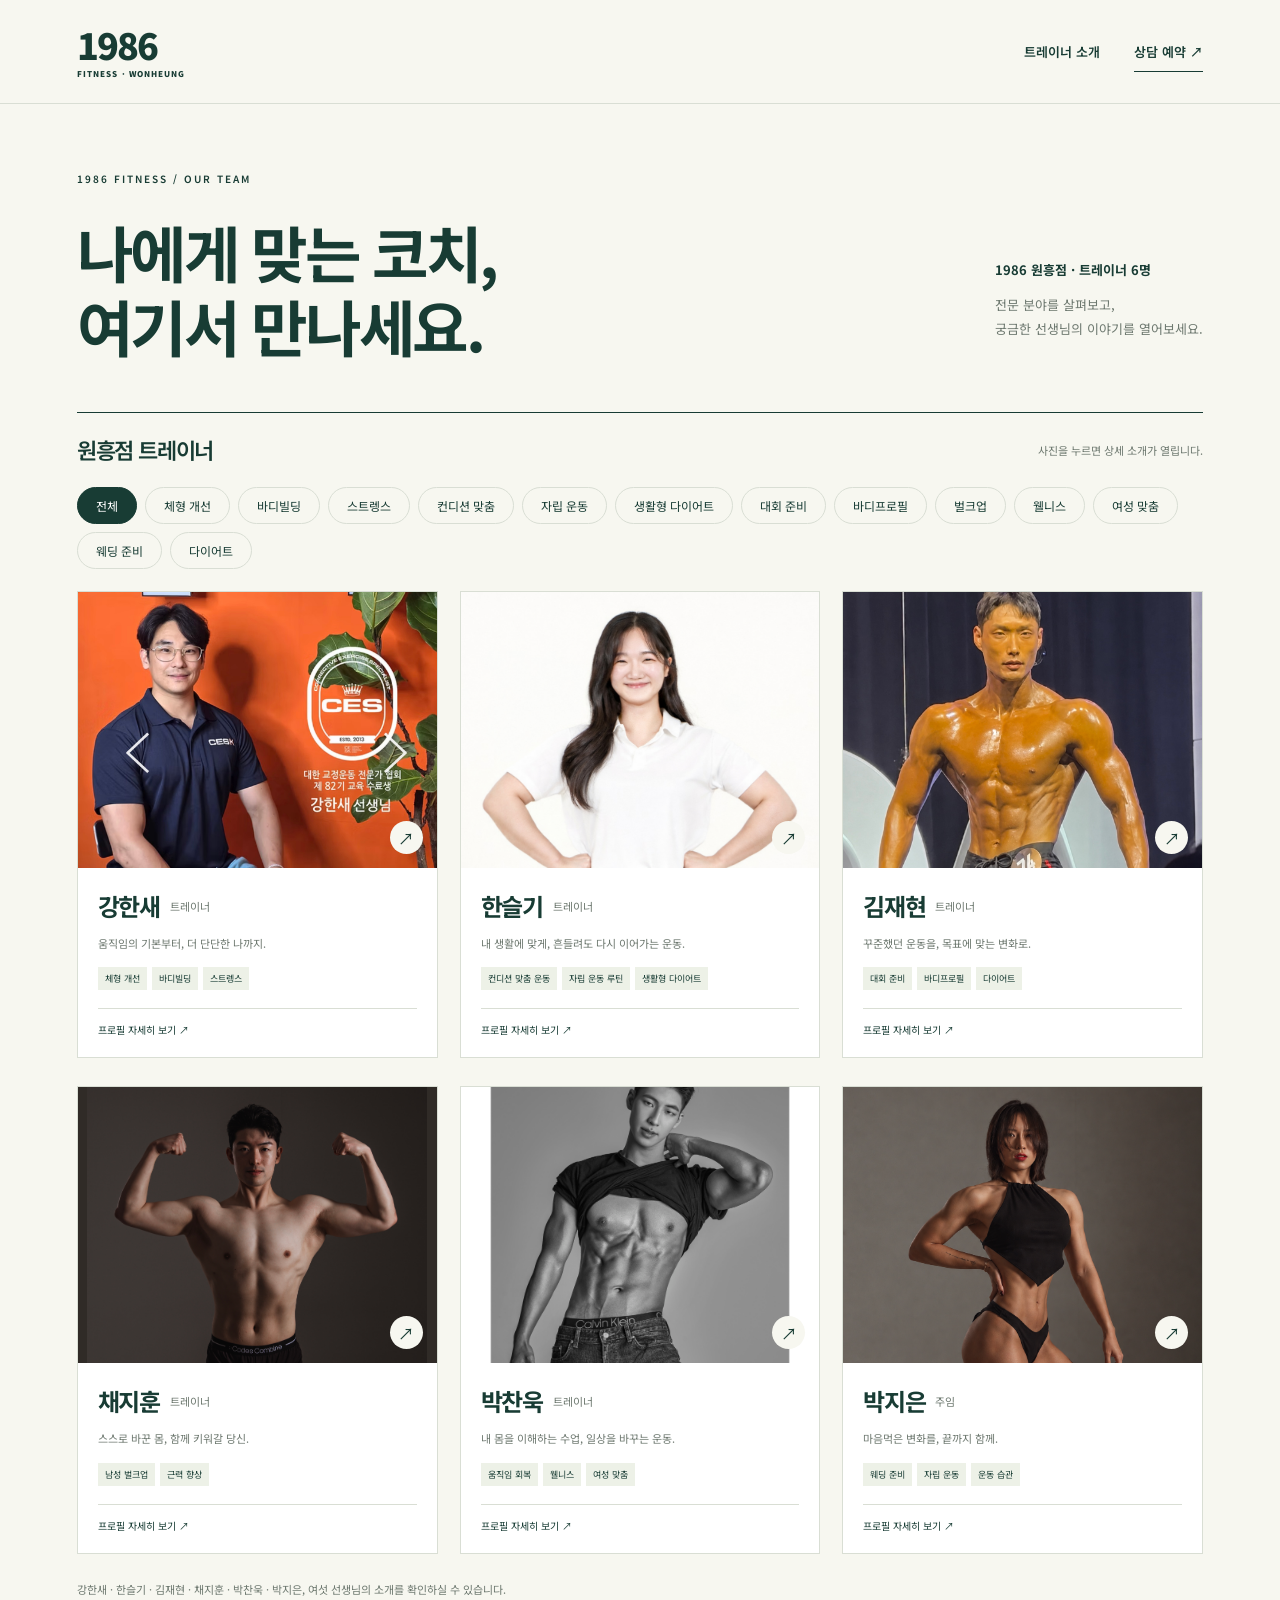
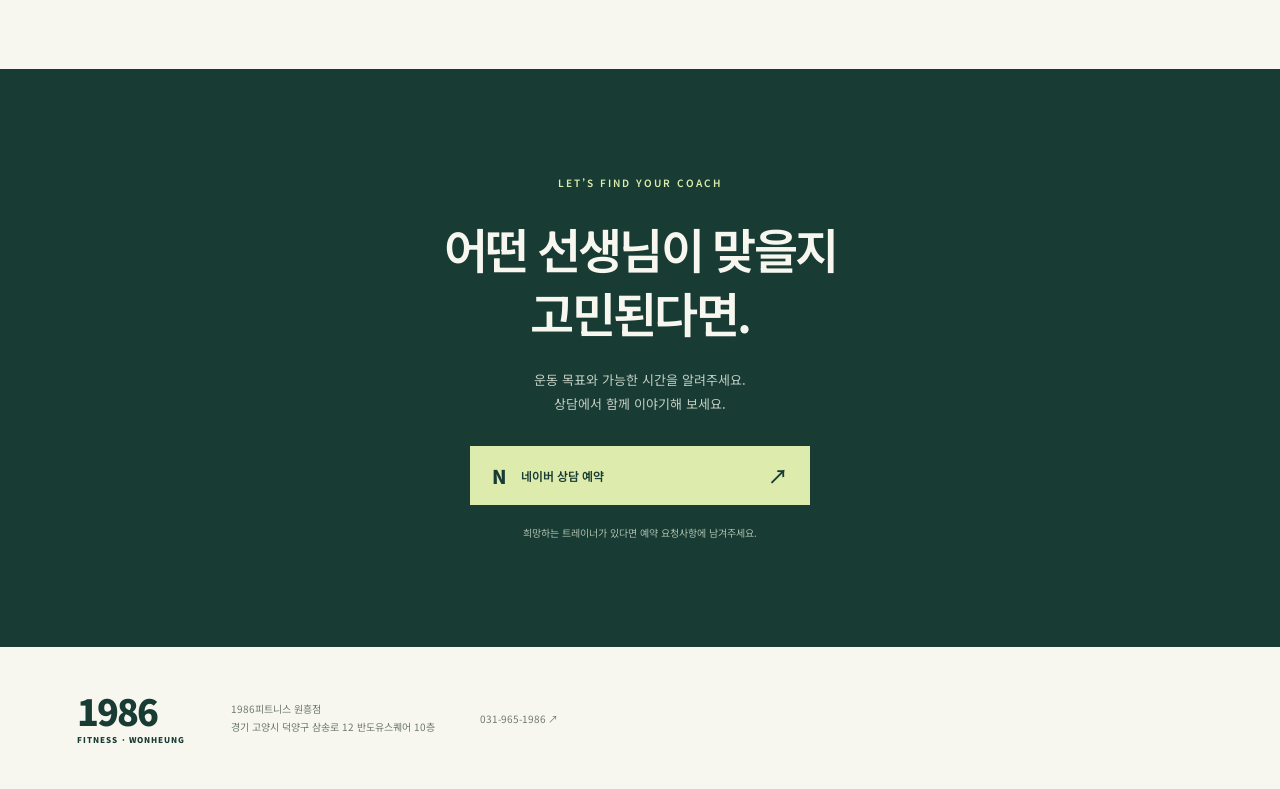
==== commit 1c0339f4: "Publish Park Jieun profile and curriculum galleries" ====
--- a/trainers/index.html
+++ b/trainers/index.html
@@ -4,13 +4,13 @@
 <header class="header"><a class="brand" href="index.html">1986<span>FITNESS · WONHEUNG</span></a><nav aria-label="주 메뉴"><a href="#team">트레이너 소개</a><a class="nav-book" data-booking>상담 예약 ↗</a></nav></header>
 <main id="top"><section class="intro"><p class="eyebrow">1986 FITNESS / OUR TEAM</p><div class="intro-row"><h1>나에게 맞는 코치,<br>여기서 만나세요.</h1><div class="intro-note"><span>1986 원흥점 · 트레이너 6명</span><p>전문 분야를 살펴보고,<br>궁금한 선생님의 이야기를 열어보세요.</p></div></div></section>
 <section id="team" class="team-directory"><div class="directory-heading"><h2>원흥점 트레이너</h2><span>사진을 누르면 상세 소개가 열립니다.</span></div>
-<div class="team-filters" role="group" aria-label="전문 분야 선택"><button type="button" data-filter="all" aria-pressed="true">전체</button><button type="button" data-filter="alignment" aria-pressed="false">체형 개선</button><button type="button" data-filter="bodybuilding" aria-pressed="false">바디빌딩</button><button type="button" data-filter="strength" aria-pressed="false">스트렝스</button><button type="button" data-filter="condition" aria-pressed="false">컨디션 맞춤</button><button type="button" data-filter="routine" aria-pressed="false">자립 운동</button><button type="button" data-filter="lifestyle" aria-pressed="false">생활형 다이어트</button><button type="button" data-filter="competition" aria-pressed="false">대회 준비</button><button type="button" data-filter="bodyprofile" aria-pressed="false">바디프로필</button><button type="button" data-filter="bulk" aria-pressed="false">벌크업</button><button type="button" data-filter="wellness" aria-pressed="false">웰니스</button><button type="button" data-filter="women" aria-pressed="false">여성 맞춤</button><button type="button" data-filter="diet" aria-pressed="false">다이어트</button></div>
+<div class="team-filters" role="group" aria-label="전문 분야 선택"><button type="button" data-filter="all" aria-pressed="true">전체</button><button type="button" data-filter="alignment" aria-pressed="false">체형 개선</button><button type="button" data-filter="bodybuilding" aria-pressed="false">바디빌딩</button><button type="button" data-filter="strength" aria-pressed="false">스트렝스</button><button type="button" data-filter="condition" aria-pressed="false">컨디션 맞춤</button><button type="button" data-filter="routine" aria-pressed="false">자립 운동</button><button type="button" data-filter="lifestyle" aria-pressed="false">생활형 다이어트</button><button type="button" data-filter="competition" aria-pressed="false">대회 준비</button><button type="button" data-filter="bodyprofile" aria-pressed="false">바디프로필</button><button type="button" data-filter="bulk" aria-pressed="false">벌크업</button><button type="button" data-filter="wellness" aria-pressed="false">웰니스</button><button type="button" data-filter="women" aria-pressed="false">여성 맞춤</button><button type="button" data-filter="wedding" aria-pressed="false">웨딩 준비</button><button type="button" data-filter="diet" aria-pressed="false">다이어트</button></div>
 <div class="coach-grid"><a class="coach-card" href="hansae.html" data-specialties="alignment bodybuilding strength"><div class="coach-card-photo"><img src="assets/hansae-ces.jpeg" alt="오렌지색 배경의 강한새 트레이너 프로필" width="1260" height="922"><span>↗</span></div><div class="coach-card-copy"><div class="coach-card-name"><h3>강한새</h3><span>트레이너</span></div><p>움직임의 기본부터, 더 단단한 나까지.</p><div class="card-specialties"><span>체형 개선</span><span>바디빌딩</span><span>스트렝스</span></div><span class="card-detail">프로필 자세히 보기 ↗</span></div></a>
 <a class="coach-card" href="seulgi.html" data-specialties="condition routine lifestyle women"><div class="coach-card-photo seulgi-card-photo"><img src="assets/seulgi-profile.jpeg" alt="흰색 카라티를 입은 한슬기 트레이너 프로필" width="4392" height="2876"><span aria-hidden="true">↗</span></div><div class="coach-card-copy"><div class="coach-card-name"><h3>한슬기</h3><span>트레이너</span></div><p>내 생활에 맞게, 흔들려도 다시 이어가는 운동.</p><div class="card-specialties"><span>컨디션 맞춤 운동</span><span>자립 운동 루틴</span><span>생활형 다이어트</span></div><span class="card-detail">프로필 자세히 보기 ↗</span></div></a>
 <a class="coach-card" href="jaehyun.html" data-specialties="competition bodyprofile diet bodybuilding"><div class="coach-card-photo jaehyun-card-photo"><img src="assets/jaehyun-profile.jpeg" alt="무대 위 김재현 트레이너 프로필" width="1121" height="1403"><span aria-hidden="true">↗</span></div><div class="coach-card-copy"><div class="coach-card-name"><h3>김재현</h3><span>트레이너</span></div><p>꾸준했던 운동을, 목표에 맞는 변화로.</p><div class="card-specialties"><span>대회 준비</span><span>바디프로필</span><span>다이어트</span></div><span class="card-detail">프로필 자세히 보기 ↗</span></div></a>
 <a class="coach-card" href="jihun.html" data-specialties="bulk strength"><div class="coach-card-photo jihun-card-photo"><img src="assets/jihun-profile.jpeg" alt="채지훈 트레이너 프로필" width="3556" height="2888"><span aria-hidden="true">↗</span></div><div class="coach-card-copy"><div class="coach-card-name"><h3>채지훈</h3><span>트레이너</span></div><p>스스로 바꾼 몸, 함께 키워갈 당신.</p><div class="card-specialties"><span>남성 벌크업</span><span>근력 향상</span></div><span class="card-detail">프로필 자세히 보기 ↗</span></div></a>
 <a class="coach-card" href="chanuk.html" data-specialties="alignment condition wellness women"><div class="coach-card-photo chanuk-card-photo"><img src="assets/chanuk-profile.jpeg" alt="박찬욱 트레이너 흑백 프로필" width="3600" height="4500"><span aria-hidden="true">↗</span></div><div class="coach-card-copy"><div class="coach-card-name"><h3>박찬욱</h3><span>트레이너</span></div><p>내 몸을 이해하는 수업, 일상을 바꾸는 운동.</p><div class="card-specialties"><span>움직임 회복</span><span>웰니스</span><span>여성 맞춤</span></div><span class="card-detail">프로필 자세히 보기 ↗</span></div></a>
-<article class="coach-card pending-card"><div class="pending-photo"><b>1986</b><small>WONHEUNG TEAM</small></div><div class="coach-card-copy"><h3>소개 준비 중</h3><p>곧 이곳에서 만나보실 수 있습니다.</p><small>프로필 업데이트 예정</small></div></article></div><p class="directory-status" role="status" aria-live="polite">강한새 · 한슬기 · 김재현 · 채지훈 · 박찬욱 트레이너 소개를 확인하실 수 있습니다. 다른 선생님들의 소개도 순차적으로 추가됩니다.</p></section>
+<a class="coach-card" href="jieun.html" data-specialties="women wedding routine lifestyle"><div class="coach-card-photo jieun-card-photo"><img src="assets/jieun-profile.png" alt="박지은 주임 프로필" width="1060" height="1484" style="object-position:center 35%"><span aria-hidden="true">↗</span></div><div class="coach-card-copy"><div class="coach-card-name"><h3>박지은</h3><span>주임</span></div><p>마음먹은 변화를, 끝까지 함께.</p><div class="card-specialties"><span>웨딩 준비</span><span>자립 운동</span><span>운동 습관</span></div><span class="card-detail">프로필 자세히 보기 ↗</span></div></a></div><p class="directory-status" role="status" aria-live="polite">강한새 · 한슬기 · 김재현 · 채지훈 · 박찬욱 · 박지은, 여섯 선생님의 소개를 확인하실 수 있습니다.</p></section>
 <section id="booking" class="booking section-pad"><p class="eyebrow">LET’S FIND YOUR COACH</p><h2>어떤 선생님이 맞을지<br>고민된다면.</h2><p>운동 목표와 가능한 시간을 알려주세요.<br>상담에서 함께 이야기해 보세요.</p><a class="button" data-booking><span class="naver">N</span>네이버 상담 예약<span class="arrow">↗</span></a><small>희망하는 트레이너가 있다면 예약 요청사항에 남겨주세요.</small></section></main>
 <footer><a class="brand" href="#top">1986<span>FITNESS · WONHEUNG</span></a><p>1986피트니스 원흥점<br>경기 고양시 덕양구 삼송로 12 반도유스퀘어 10층</p><a href="tel:0319651986">031-965-1986 ↗</a></footer>
 <div class="mobile-book"><span>1986 원흥점 <strong>트레이너 상담</strong></span><a data-booking>네이버 예약 ↗</a></div><script src="script.js"></script></body></html>
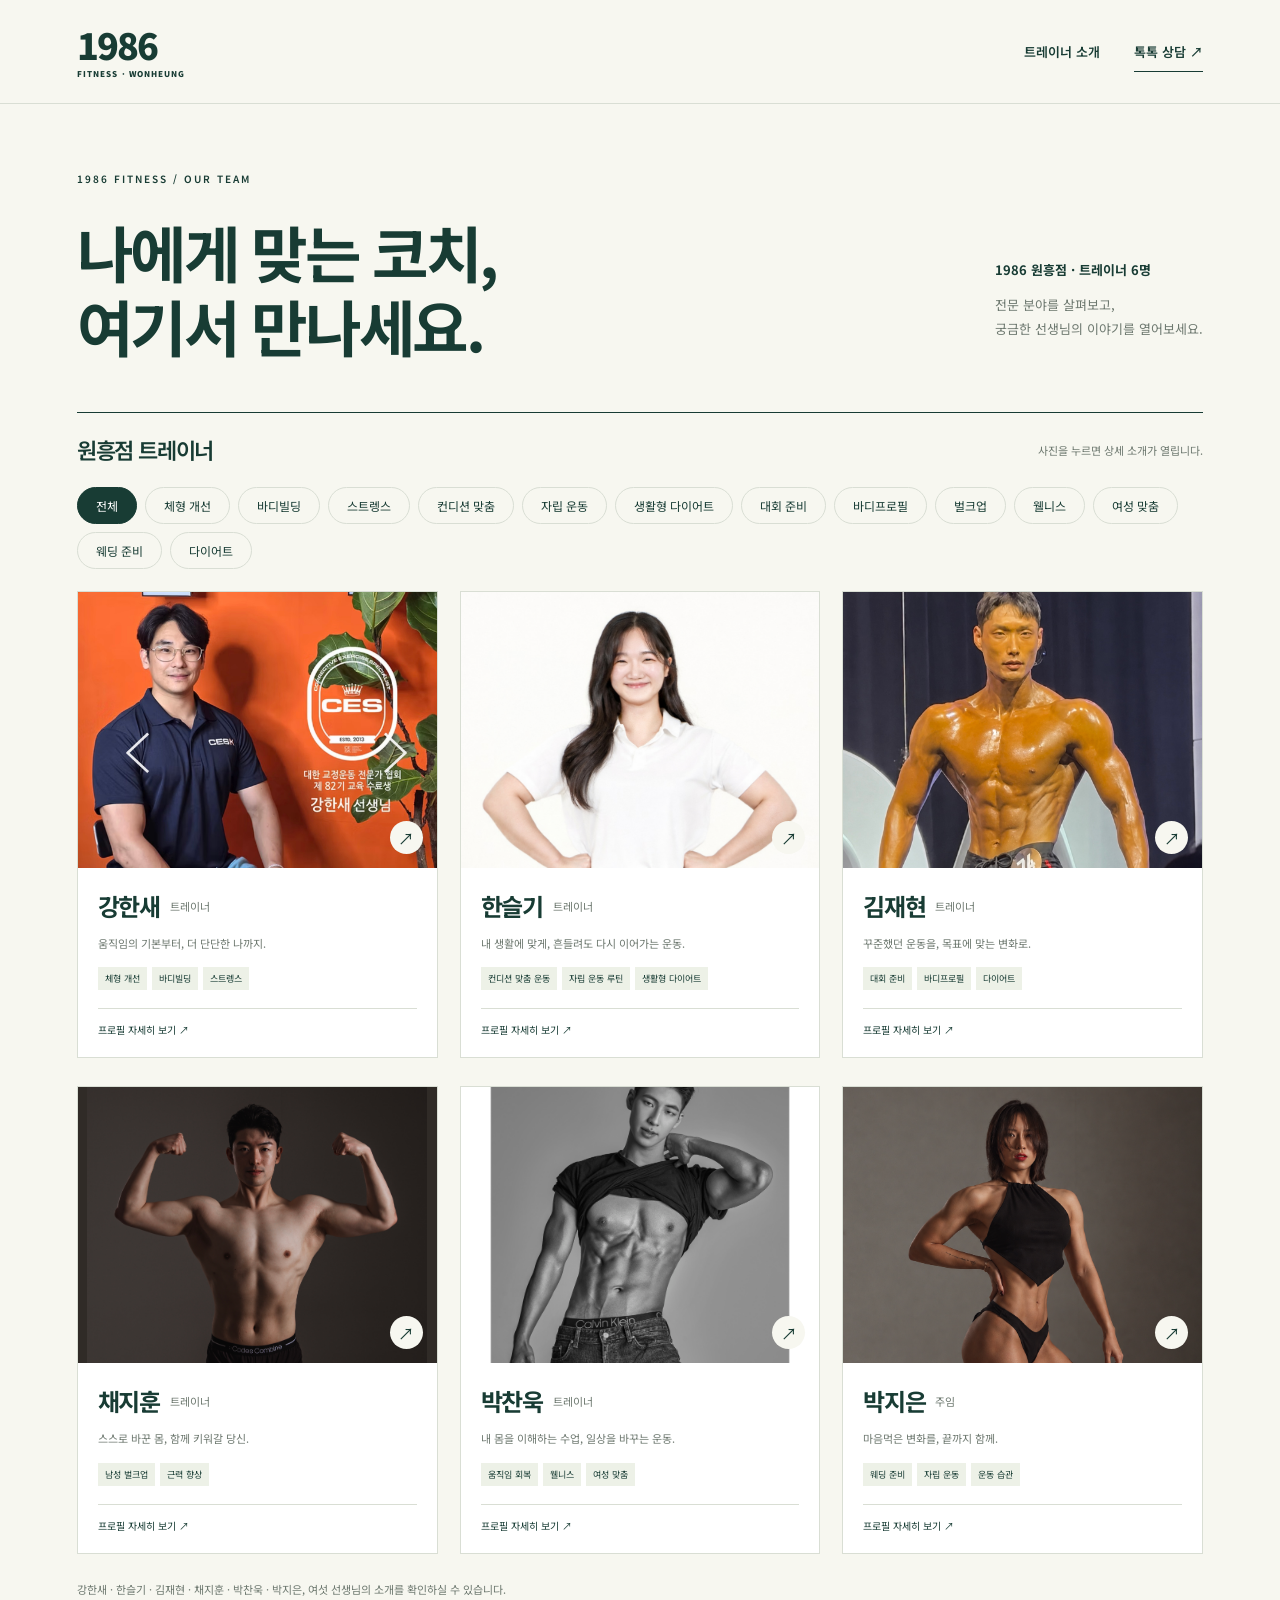
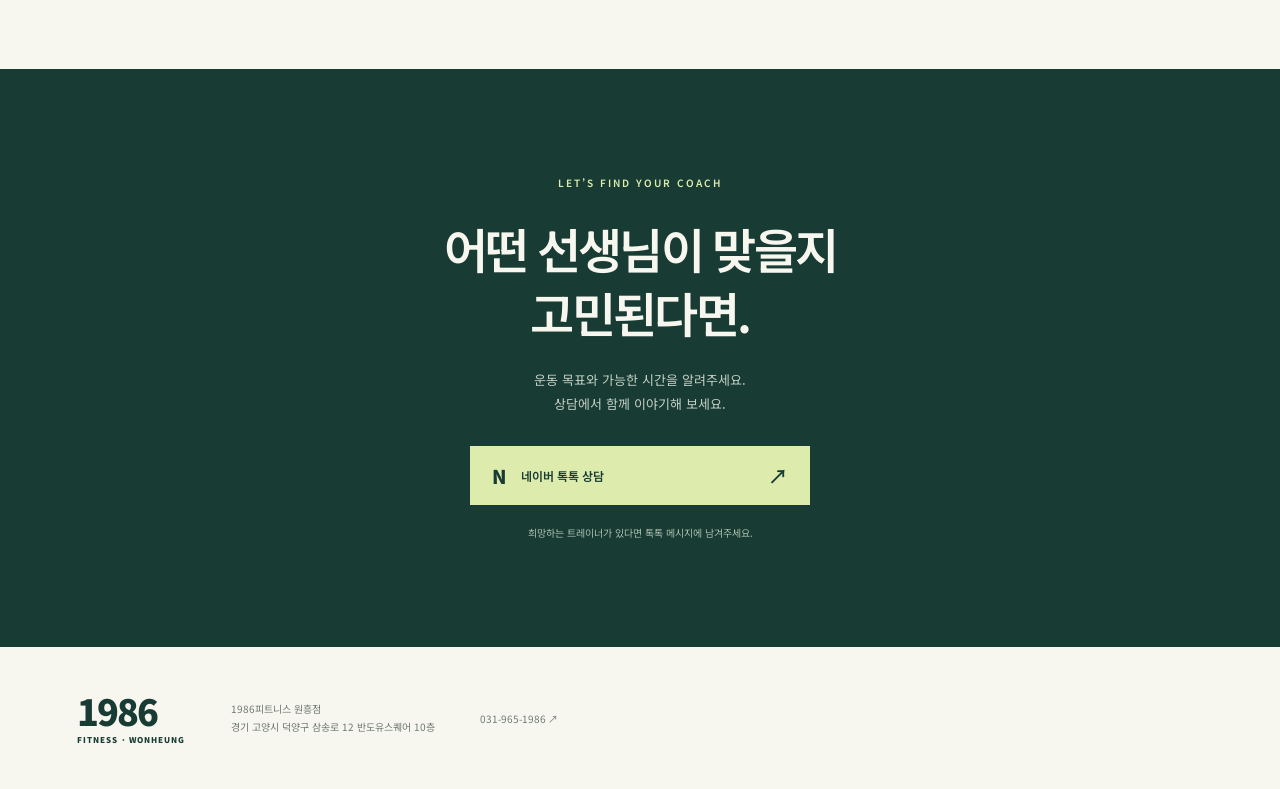
==== commit 8622f4e4: "Unify trainer consultation links to Naver TalkTalk" ====
--- a/trainers/index.html
+++ b/trainers/index.html
@@ -1,7 +1,7 @@
 <!doctype html>
 <html lang="ko"><head><meta charset="UTF-8"><meta name="viewport" content="width=device-width, initial-scale=1"><title>트레이너 소개 | 1986피트니스 원흥점</title><meta name="description" content="1986 원흥점 트레이너 소개. 전문 분야를 살펴보고 나에게 맞는 코치를 만나보세요."><link rel="stylesheet" href="styles.css?v=20260928-chanuk-1"></head>
 <body class="directory-page"><a class="skip" href="#team">본문으로 바로가기</a>
-<header class="header"><a class="brand" href="index.html">1986<span>FITNESS · WONHEUNG</span></a><nav aria-label="주 메뉴"><a href="#team">트레이너 소개</a><a class="nav-book" data-booking>상담 예약 ↗</a></nav></header>
+<header class="header"><a class="brand" href="index.html">1986<span>FITNESS · WONHEUNG</span></a><nav aria-label="주 메뉴"><a href="#team">트레이너 소개</a><a class="nav-book" data-booking href="http://talk.naver.com/W40TZM">톡톡 상담 ↗</a></nav></header>
 <main id="top"><section class="intro"><p class="eyebrow">1986 FITNESS / OUR TEAM</p><div class="intro-row"><h1>나에게 맞는 코치,<br>여기서 만나세요.</h1><div class="intro-note"><span>1986 원흥점 · 트레이너 6명</span><p>전문 분야를 살펴보고,<br>궁금한 선생님의 이야기를 열어보세요.</p></div></div></section>
 <section id="team" class="team-directory"><div class="directory-heading"><h2>원흥점 트레이너</h2><span>사진을 누르면 상세 소개가 열립니다.</span></div>
 <div class="team-filters" role="group" aria-label="전문 분야 선택"><button type="button" data-filter="all" aria-pressed="true">전체</button><button type="button" data-filter="alignment" aria-pressed="false">체형 개선</button><button type="button" data-filter="bodybuilding" aria-pressed="false">바디빌딩</button><button type="button" data-filter="strength" aria-pressed="false">스트렝스</button><button type="button" data-filter="condition" aria-pressed="false">컨디션 맞춤</button><button type="button" data-filter="routine" aria-pressed="false">자립 운동</button><button type="button" data-filter="lifestyle" aria-pressed="false">생활형 다이어트</button><button type="button" data-filter="competition" aria-pressed="false">대회 준비</button><button type="button" data-filter="bodyprofile" aria-pressed="false">바디프로필</button><button type="button" data-filter="bulk" aria-pressed="false">벌크업</button><button type="button" data-filter="wellness" aria-pressed="false">웰니스</button><button type="button" data-filter="women" aria-pressed="false">여성 맞춤</button><button type="button" data-filter="wedding" aria-pressed="false">웨딩 준비</button><button type="button" data-filter="diet" aria-pressed="false">다이어트</button></div>
@@ -11,6 +11,6 @@
 <a class="coach-card" href="jihun.html" data-specialties="bulk strength"><div class="coach-card-photo jihun-card-photo"><img src="assets/jihun-profile.jpeg" alt="채지훈 트레이너 프로필" width="3556" height="2888"><span aria-hidden="true">↗</span></div><div class="coach-card-copy"><div class="coach-card-name"><h3>채지훈</h3><span>트레이너</span></div><p>스스로 바꾼 몸, 함께 키워갈 당신.</p><div class="card-specialties"><span>남성 벌크업</span><span>근력 향상</span></div><span class="card-detail">프로필 자세히 보기 ↗</span></div></a>
 <a class="coach-card" href="chanuk.html" data-specialties="alignment condition wellness women"><div class="coach-card-photo chanuk-card-photo"><img src="assets/chanuk-profile.jpeg" alt="박찬욱 트레이너 흑백 프로필" width="3600" height="4500"><span aria-hidden="true">↗</span></div><div class="coach-card-copy"><div class="coach-card-name"><h3>박찬욱</h3><span>트레이너</span></div><p>내 몸을 이해하는 수업, 일상을 바꾸는 운동.</p><div class="card-specialties"><span>움직임 회복</span><span>웰니스</span><span>여성 맞춤</span></div><span class="card-detail">프로필 자세히 보기 ↗</span></div></a>
 <a class="coach-card" href="jieun.html" data-specialties="women wedding routine lifestyle"><div class="coach-card-photo jieun-card-photo"><img src="assets/jieun-profile.png" alt="박지은 주임 프로필" width="1060" height="1484" style="object-position:center 35%"><span aria-hidden="true">↗</span></div><div class="coach-card-copy"><div class="coach-card-name"><h3>박지은</h3><span>주임</span></div><p>마음먹은 변화를, 끝까지 함께.</p><div class="card-specialties"><span>웨딩 준비</span><span>자립 운동</span><span>운동 습관</span></div><span class="card-detail">프로필 자세히 보기 ↗</span></div></a></div><p class="directory-status" role="status" aria-live="polite">강한새 · 한슬기 · 김재현 · 채지훈 · 박찬욱 · 박지은, 여섯 선생님의 소개를 확인하실 수 있습니다.</p></section>
-<section id="booking" class="booking section-pad"><p class="eyebrow">LET’S FIND YOUR COACH</p><h2>어떤 선생님이 맞을지<br>고민된다면.</h2><p>운동 목표와 가능한 시간을 알려주세요.<br>상담에서 함께 이야기해 보세요.</p><a class="button" data-booking><span class="naver">N</span>네이버 상담 예약<span class="arrow">↗</span></a><small>희망하는 트레이너가 있다면 예약 요청사항에 남겨주세요.</small></section></main>
+<section id="booking" class="booking section-pad"><p class="eyebrow">LET’S FIND YOUR COACH</p><h2>어떤 선생님이 맞을지<br>고민된다면.</h2><p>운동 목표와 가능한 시간을 알려주세요.<br>상담에서 함께 이야기해 보세요.</p><a class="button" data-booking href="http://talk.naver.com/W40TZM"><span class="naver">N</span>네이버 톡톡 상담<span class="arrow">↗</span></a><small>희망하는 트레이너가 있다면 톡톡 메시지에 남겨주세요.</small></section></main>
 <footer><a class="brand" href="#top">1986<span>FITNESS · WONHEUNG</span></a><p>1986피트니스 원흥점<br>경기 고양시 덕양구 삼송로 12 반도유스퀘어 10층</p><a href="tel:0319651986">031-965-1986 ↗</a></footer>
-<div class="mobile-book"><span>1986 원흥점 <strong>트레이너 상담</strong></span><a data-booking>네이버 예약 ↗</a></div><script src="script.js"></script></body></html>
+<div class="mobile-book"><span>1986 원흥점 <strong>트레이너 상담</strong></span><a data-booking href="http://talk.naver.com/W40TZM">톡톡 상담 ↗</a></div><script src="script.js?v=20260928-talk-1"></script></body></html>
